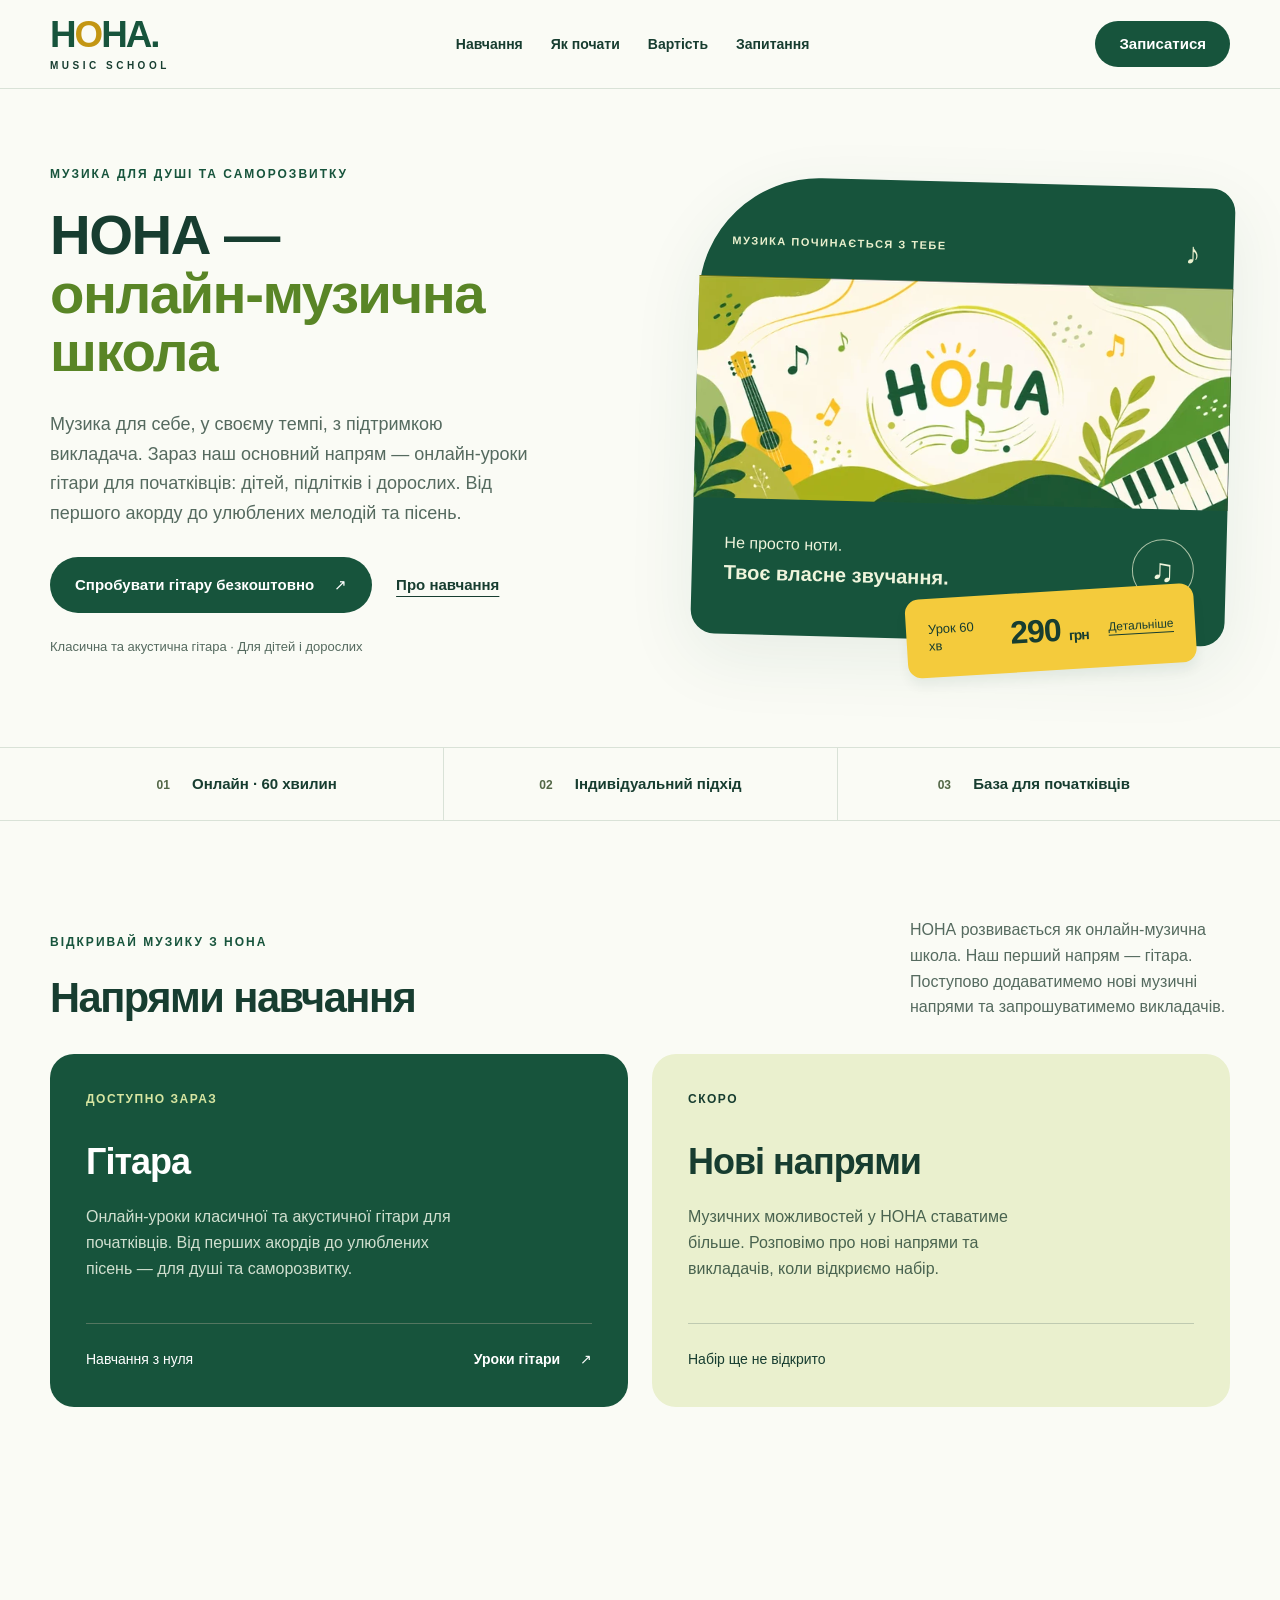
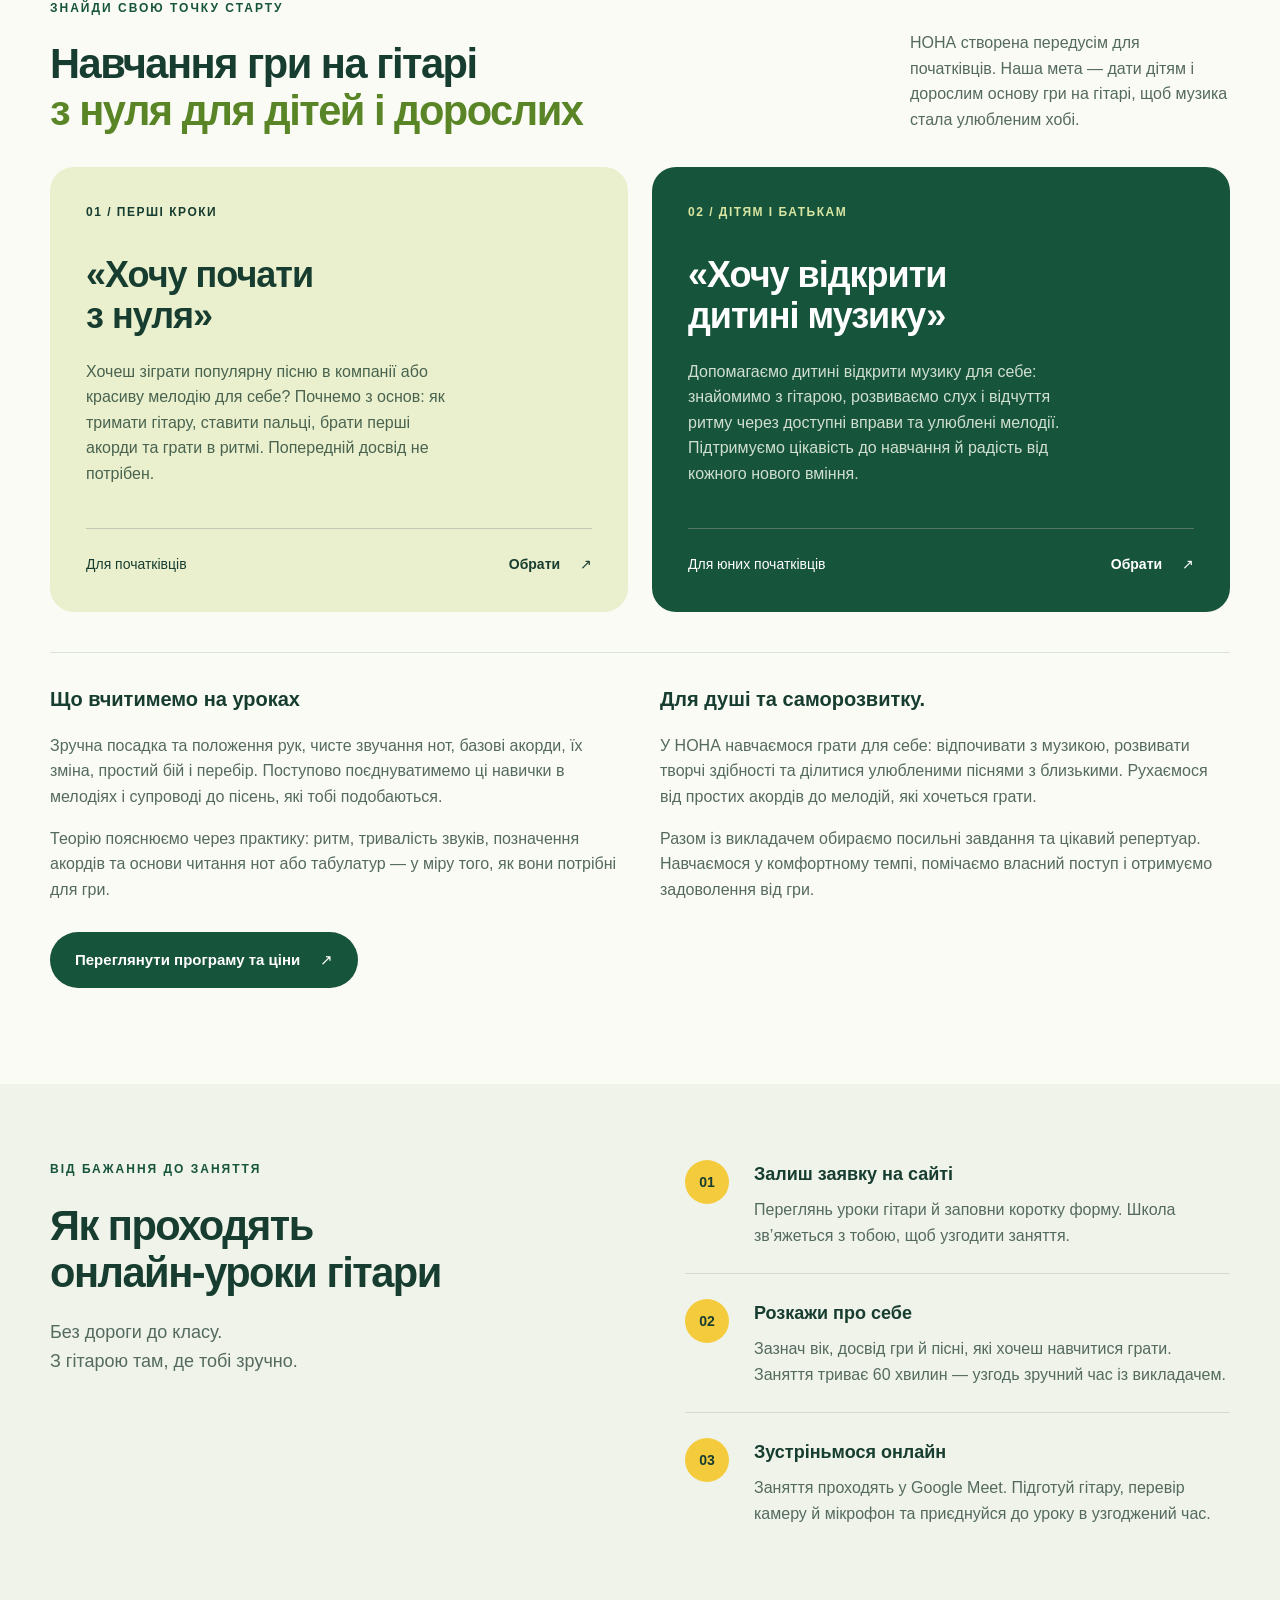
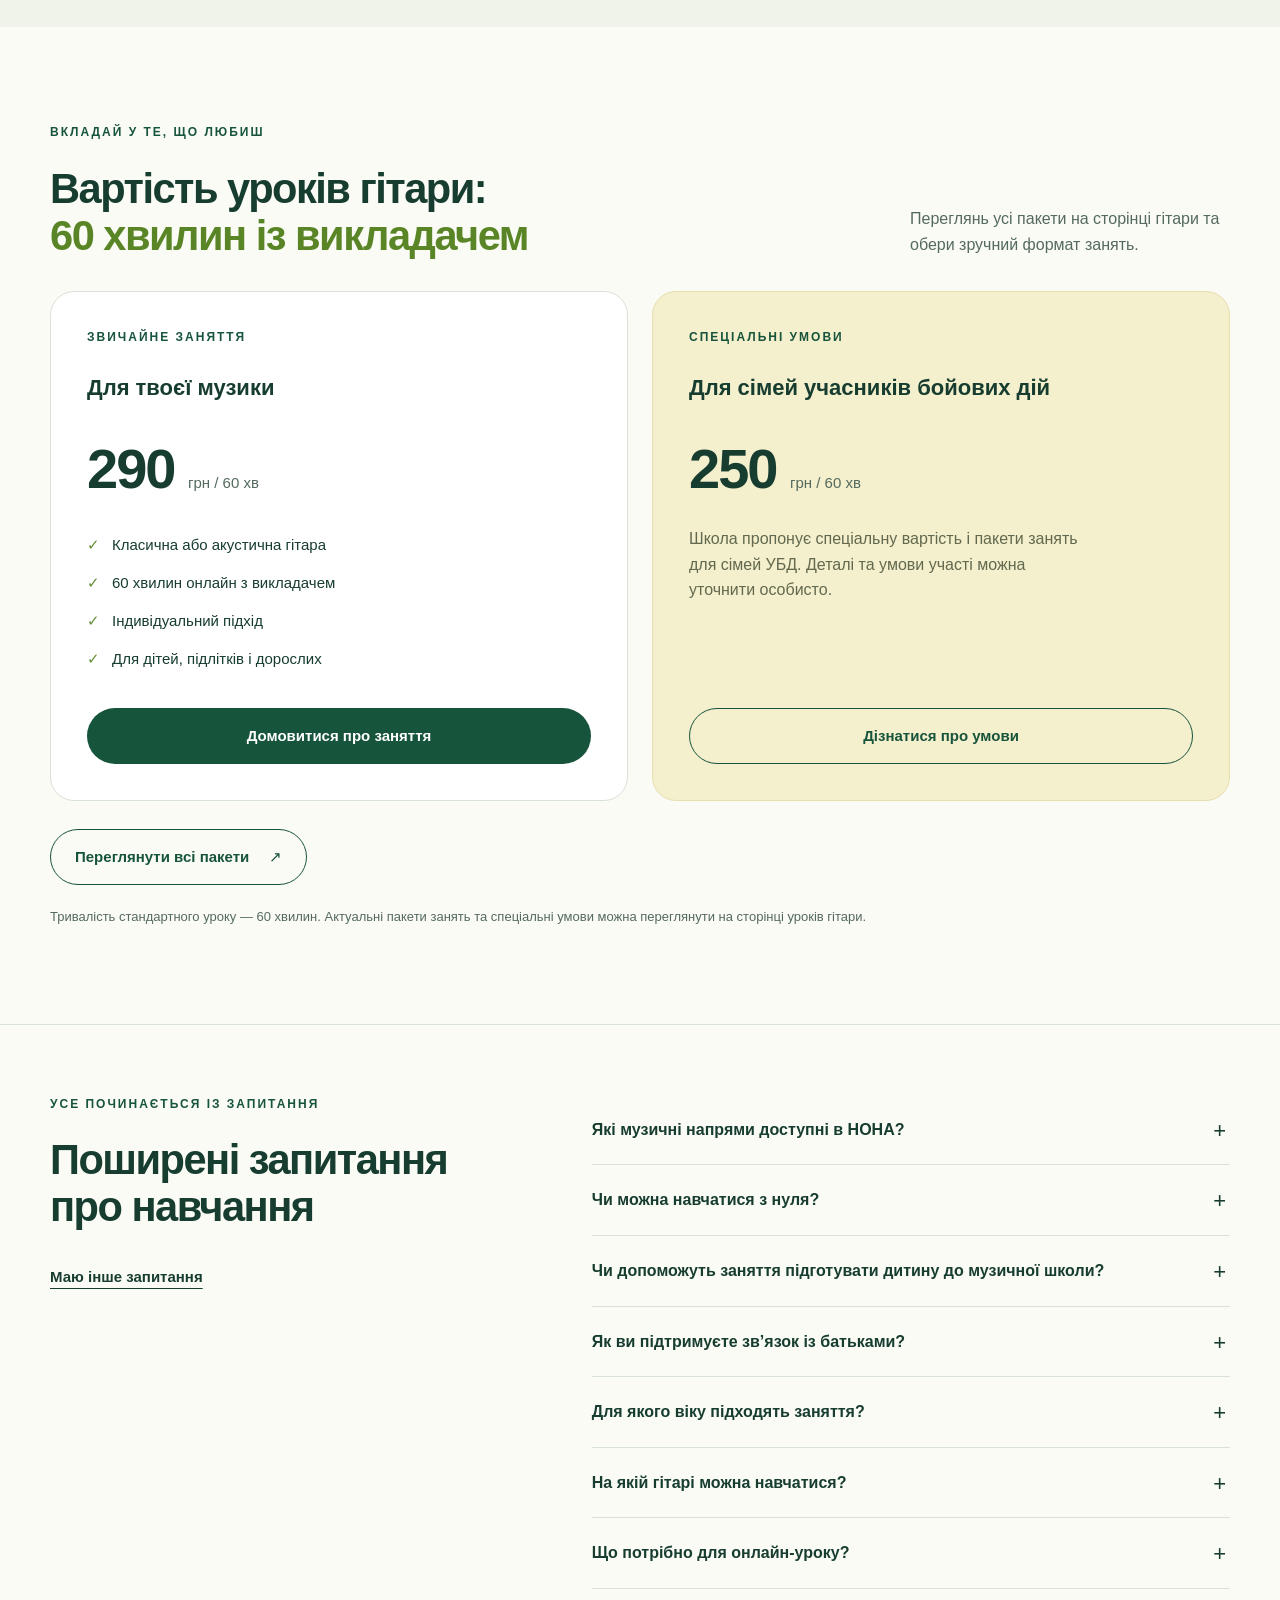
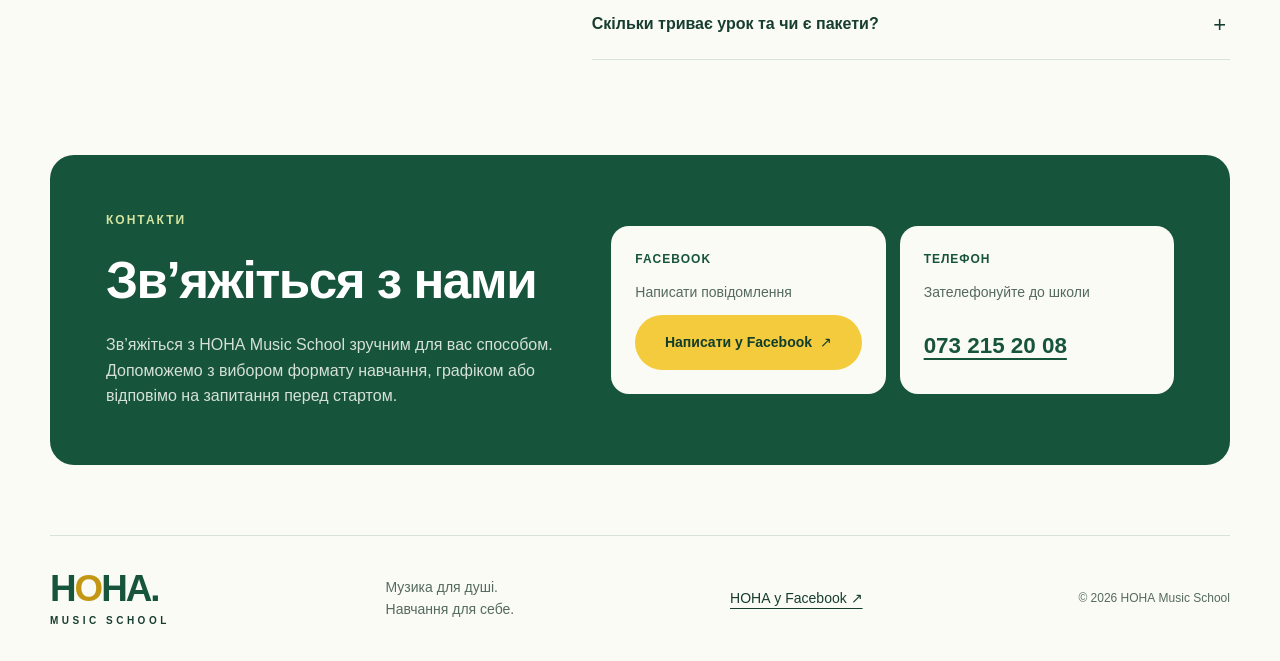
==== index.html @ 97f8a351 "Update age messaging and align SEO copy" ====
<!doctype html>
<html lang="uk">
  <head>
<!-- Google tag (gtag.js) -->
<script async src="https://www.googletagmanager.com/gtag/js?id=G-H3QLF10CVM"></script>
<script>
  window.dataLayer = window.dataLayer || [];
  function gtag(){dataLayer.push(arguments);}
  gtag('js', new Date());

  gtag('config', 'G-H3QLF10CVM');
</script>    <meta charset="utf-8" />
    <meta name="viewport" content="width=device-width, initial-scale=1" />
    <meta name="theme-color" content="#17543c" />
    <link rel="describedby" href="llms.txt" type="text/plain" />
    <link rel="canonical" href="https://nonaschool.com.ua/" />
    <title>НОНА Music School — онлайн-музична школа | Уроки гітари онлайн</title>
    <meta
      name="description"
      content="НОНА — онлайн-музична школа для душі та саморозвитку. Наш поточний напрям — уроки гітари онлайн у Google Meet. Гітара для початківців: дітей, підлітків і дорослих."
    />
    <meta property="og:type" content="website" />
    <meta property="og:locale" content="uk_UA" />
    <meta property="og:url" content="https://nonaschool.com.ua/" />
    <meta property="og:site_name" content="НОНА Music School" />
    <meta property="og:image" content="https://nonaschool.com.ua/assets/school-cover.png" />
    <meta property="og:image:type" content="image/png" />
    <meta property="og:image:width" content="960" />
    <meta property="og:image:height" content="399" />
    <meta property="og:image:alt" content="НОНА — музична школа: гітара, клавіші та ноти" />
    <meta name="twitter:card" content="summary_large_image" />
    <meta name="twitter:image" content="https://nonaschool.com.ua/assets/school-cover.png" />
    <meta name="twitter:image:alt" content="НОНА — музична школа: гітара, клавіші та ноти" />
    <meta name="robots" content="max-image-preview:large" />
    <meta
      property="og:title"
      content="НОНА Music School — онлайн-музична школа | Уроки гітари онлайн"
    />
    <meta
      property="og:description"
      content="НОНА — онлайн-музична школа для душі та саморозвитку. Наш поточний напрям — уроки гітари онлайн у Google Meet. Гітара для початківців: дітей, підлітків і дорослих."
    />
    <link rel="icon" href="/assets/favicon.png" type="image/png" sizes="96x96" />
    <!-- Inline stylesheet avoids a render-blocking request. Keep in sync with styles.css. -->
    <style>
:root {
  --green: #17543c;
  --dark: #103d2c;
  --ink: #173d30;
  --yellow: #f4cb3c;
  --lime: #eaf0ce;
  --paper: #fafbf5;
  --muted: #556a5f;
  --line: #d9e2d7;
  --radius: 24px;
  font-family: Arial, "Segoe UI", sans-serif;
  color: var(--ink);
  background: var(--paper);
  font-synthesis: none;
}
* {
  box-sizing: border-box;
}
html {
  scroll-behavior: smooth;
  scroll-padding-top: 100px;
}
body {
  margin: 0;
  font-size: 16px;
  line-height: 1.6;
}
a {
  color: inherit;
}
button,
a,
summary {
  -webkit-tap-highlight-color: transparent;
}
button {
  font: inherit;
}
img {
  display: block;
  max-width: 100%;
  height: auto;
}
.wrap {
  width: min(1180px, calc(100% - 64px));
  margin-inline: auto;
}
.skip {
  position: fixed;
  top: -80px;
  left: 16px;
  z-index: 100;
  background: var(--yellow);
  padding: 12px 20px;
}
.skip:focus {
  top: 12px;
}
:focus-visible {
  outline: 3px solid #dd9818;
  outline-offset: 5px;
}
.header {
  background: #fafbf5f5;
  border-bottom: 1px solid var(--line);
  position: sticky;
  top: 0;
  z-index: 20;
  backdrop-filter: blur(10px);
}
.header-inner {
  min-height: 88px;
  display: flex;
  align-items: center;
  justify-content: space-between;
  gap: 28px;
}
.brand {
  display: inline-flex;
  flex-direction: column;
  text-decoration: none;
  flex-shrink: 0;
  line-height: 1;
}
.wordmark {
  font-weight: 900;
  font-size: 2.3rem;
  letter-spacing: -2px;
  color: var(--green);
}
.wordmark > span {
  color: #c39613;
}
.wordmark .brand-dot {
  color: var(--green);
}
.brand-caption {
  font-size: 0.625rem;
  letter-spacing: 3.5px;
  font-weight: 700;
  margin-top: 8px;
}
nav {
  display: flex;
  gap: 28px;
  font-size: 0.875rem;
  font-weight: 600;
}
nav a {
  text-decoration: none;
}
nav a:hover {
  color: #a0760a;
}
.button {
  display: inline-flex;
  justify-content: center;
  align-items: center;
  gap: 20px;
  min-height: 56px;
  padding: 15px 24px;
  background: var(--green);
  color: white;
  border: 1px solid transparent;
  border-radius: 100px;
  font-weight: 700;
  font-size: 0.9375rem;
  text-decoration: none;
  transition:
    background 0.18s,
    transform 0.18s;
}
.button:hover {
  background: var(--dark);
  transform: translateY(-2px);
}
.button-small {
  min-height: 44px;
  padding: 10px 23px;
}
.mobile-menu {
  display: none;
}
.home-mobile-action-bar,
.hero-free-trial-note {
  display: none;
}
.hero {
  display: grid;
  grid-template-columns: 1.08fr 1fr;
  align-items: center;
  gap: 70px;
  padding-block: 76px 90px;
}
.eyebrow {
  font-size: 0.75rem;
  font-weight: 700;
  letter-spacing: 2px;
  margin: 0 0 22px;
  color: var(--green);
}
h1,
h2,
h3,
p {
  margin-top: 0;
}
h1 {
  font-size: clamp(2.5rem, 4.4vw, 3.7rem);
  line-height: 1.04;
  letter-spacing: -1.5px;
  font-weight: 800;
  margin-bottom: 28px;
}
h1 > span {
  color: #598526;
}
h2 {
  font-size: clamp(2rem, 3.25vw, 2.65rem);
  line-height: 1.14;
  letter-spacing: -1.5px;
  margin-bottom: 22px;
}
h2 > span {
  color: #598526;
}
.lead {
  font-size: 1.125rem;
  line-height: 1.65;
  color: var(--muted);
  max-width: 490px;
  margin-bottom: 28px;
}
.hero-actions {
  display: flex;
  align-items: center;
  gap: 24px;
  flex-wrap: wrap;
}
.text-link {
  font-size: 0.9375rem;
  font-weight: 700;
  text-underline-offset: 6px;
}
.hero-note {
  font-size: 0.8125rem;
  color: var(--muted);
  margin-top: 24px;
  margin-bottom: 0;
}
.hero-art {
  border-radius: 120px 24px 24px 24px;
  background: var(--green);
  position: relative;
  padding-top: 50px;
  box-shadow: 0 22px 70px #17543c15;
  transform: rotate(1.5deg);
}
.art-top {
  display: flex;
  align-items: center;
  justify-content: space-between;
  color: #eaf0ce;
  padding: 0 32px 20px;
  font-size: 0.6875rem;
  letter-spacing: 1.5px;
  font-weight: 700;
}
.art-top > span:last-child {
  font-size: 1.9rem;
  line-height: 1;
}
.cover {
  width: 100%;
  aspect-ratio: 960/399;
  object-fit: cover;
}
.art-bottom {
  padding: 30px 32px 44px;
  display: flex;
  justify-content: space-between;
  align-items: center;
  color: #eff4dc;
}
.art-bottom p {
  margin: 0;
  font-size: 1rem;
}
.art-bottom strong {
  font-size: 1.25rem;
}
.round-note {
  width: 62px;
  height: 62px;
  border: 1px solid #abc2a6;
  border-radius: 50%;
  display: grid;
  place-items: center;
  font-size: 2rem;
}
.lesson-tag {
  position: absolute;
  bottom: -28px;
  right: 28px;
  background: var(--yellow);
  color: var(--ink);
  padding: 14px 22px;
  border-radius: 14px;
  display: flex;
  align-items: center;
  gap: 20px;
  transform: rotate(-5deg);
  box-shadow: 0 8px 12px #133c2910;
}
.lesson-tag > span {
  font-size: 0.8125rem;
  max-width: 62px;
  line-height: 1.3;
}
.lesson-tag strong {
  font-size: 2rem;
  letter-spacing: -1px;
  white-space: nowrap;
}
.lesson-tag small {
  font-size: 0.875rem;
}
.lesson-tag a {
  font-size: 0.75rem;
  text-underline-offset: 4px;
}
.benefits {
  border-top: 1px solid var(--line);
  border-bottom: 1px solid var(--line);
}
.benefit-grid {
  display: grid;
  grid-template-columns: repeat(3, 1fr);
}
.benefit-grid p {
  padding: 24px 16px;
  margin: 0;
  text-align: center;
  font-size: 0.9375rem;
  font-weight: 600;
}
.benefit-grid p + p {
  border-left: 1px solid var(--line);
}
.benefit-grid span {
  font-size: 0.75rem;
  color: #536747;
  margin-right: 18px;
}
.section {
  padding-block: 96px;
}
.section-head {
  display: flex;
  justify-content: space-between;
  align-items: flex-end;
  gap: 40px;
  margin-bottom: 32px;
}
.section-head h2 {
  margin-bottom: 0;
}
.section-head > p {
  max-width: 320px;
  color: var(--muted);
  margin-bottom: 2px;
}
.learning-grid {
  display: grid;
  grid-template-columns: 1fr 1fr;
  gap: 24px;
}
.learning-card {
  border-radius: var(--radius);
  padding: 36px;
  background: var(--lime);
  display: flex;
  flex-direction: column;
}
.card-number {
  font-size: 0.75rem;
  letter-spacing: 1.5px;
  font-weight: 700;
}
.learning-card h3 {
  font-size: 2.25rem;
  line-height: 1.15;
  letter-spacing: -1px;
  margin: 32px 0 22px;
}
.learning-card p {
  max-width: 380px;
  color: #49634f;
}
.learning-more {
  margin-top: 30px;
}
.card-footer {
  margin-top: 26px;
  padding-top: 24px;
  border-top: 1px solid #bfcab1;
  display: flex;
  align-items: center;
  justify-content: space-between;
  gap: 12px;
  font-size: 0.875rem;
}
.card-footer a {
  font-weight: 700;
  text-decoration: none;
}
.card-footer a span {
  margin-left: 16px;
}
.dark {
  background: var(--green);
  color: #fff;
}
.dark p {
  color: #d0dfcf;
}
.dark .card-number {
  color: #d8e6a2;
}
.dark .card-footer {
  border-color: #547660;
}
.how-section {
  padding-block: 76px;
  background: #eff3e9;
}
.how-layout {
  display: grid;
  grid-template-columns: 1fr 1fr;
  gap: 90px;
}
.muted {
  color: var(--muted);
  font-size: 1.125rem;
}
.steps {
  list-style: none;
  padding: 0;
  margin: 0;
}
.steps li {
  display: flex;
  gap: 25px;
  padding-bottom: 25px;
}
.steps li + li {
  padding-top: 25px;
  border-top: 1px solid #d2ddcc;
}
.steps li > span {
  flex: none;
  width: 44px;
  height: 44px;
  display: grid;
  place-items: center;
  background: var(--yellow);
  border-radius: 50%;
  font-weight: 700;
  font-size: 0.875rem;
}
.steps h3 {
  font-size: 1.125rem;
  margin-bottom: 8px;
}
.steps p {
  margin: 0;
  color: var(--muted);
}
.price-grid {
  display: grid;
  grid-template-columns: 1fr 1fr;
  gap: 24px;
}
.price-card {
  padding: 36px;
  border: 1px solid var(--line);
  border-radius: var(--radius);
  background: white;
  display: flex;
  flex-direction: column;
}
.price-card h3 {
  font-size: 1.375rem;
  margin-bottom: 12px;
}
.price {
  font-size: 3.5rem;
  line-height: 1.2;
  letter-spacing: -2px;
  font-weight: 800;
  margin: 18px 0 24px;
}
.price > span {
  font-size: 0.9375rem;
  letter-spacing: 0;
  font-weight: 400;
  color: var(--muted);
}
.price-card ul {
  padding: 0;
  list-style: none;
  margin: 0 0 30px;
}
.price-card li {
  padding-block: 7px;
  font-size: 0.9375rem;
}
.price-card li:before {
  content: "✓";
  color: #658e35;
  margin-right: 12px;
}
.price-card .button {
  margin-top: auto;
}
.special {
  background: #f4efcc;
  border-color: #e7dfae;
}
.special > p:not(.eyebrow):not(.price) {
  color: #62694f;
  max-width: 390px;
  margin-bottom: 32px;
}
.button-outline {
  background: transparent;
  border-color: var(--green);
  color: var(--green);
}
.button-outline:hover {
  color: white;
}
.price-note {
  font-size: 0.8125rem;
  max-width: 840px;
  color: var(--muted);
  margin: 22px 0 0;
}
.price-more {
  margin-top: 28px;
}
.faq-section {
  border-top: 1px solid var(--line);
  padding-block: 70px;
}
.faq-layout {
  display: grid;
  grid-template-columns: 0.85fr 1.15fr;
  gap: 70px;
}
.faq-layout .text-link {
  display: inline-block;
  margin-top: 12px;
}
.faq-list details {
  border-bottom: 1px solid var(--line);
}
.faq-list summary {
  cursor: pointer;
  list-style: none;
  font-size: 1rem;
  font-weight: 700;
  padding: 22px 30px 22px 0;
  position: relative;
}
.faq-list summary::-webkit-details-marker {
  display: none;
}
.faq-list summary:after {
  content: "+";
  font-size: 1.375rem;
  position: absolute;
  right: 4px;
  top: 18px;
  font-weight: 400;
}
.faq-list details[open] summary:after {
  content: "−";
}
.faq-list details p {
  color: var(--muted);
  padding-right: 28px;
  margin: 0 0 24px;
}
.contact-section {
  padding-block: 25px 70px;
}
.contact-card {
  background: var(--green);
  color: white;
  border-radius: var(--radius);
  padding: 56px;
  display: grid;
  grid-template-columns: minmax(0, 0.9fr) minmax(0, 1.1fr);
  gap: 45px;
  align-items: center;
}
.contact-card .eyebrow {
  color: #d5e5a0;
}
.contact-card h2 {
  font-size: clamp(2.25rem, 4vw, 3.4rem);
}
.contact-card p:not(.eyebrow) {
  color: #d5e1d8;
  margin-bottom: 0;
}
.contact-options {
  display: grid;
  grid-template-columns: repeat(2, minmax(0, 1fr));
  gap: 14px;
}
.contact-option {
  min-width: 0;
  display: flex;
  flex-direction: column;
  align-items: flex-start;
  gap: 12px;
  padding: 24px;
  border-radius: 18px;
  background: var(--paper);
  color: var(--ink);
}
.contact-option-label {
  color: var(--green);
  font-size: 0.75rem;
  font-weight: 800;
  letter-spacing: 0.08em;
  text-transform: uppercase;
}
.contact-card .contact-option p {
  flex: 1;
  margin: 0;
  color: var(--muted);
  font-size: 0.875rem;
}
.contact-option .button {
  width: 100%;
  min-height: 48px;
  gap: 8px;
  padding-inline: 15px;
  font-size: 0.875rem;
  white-space: nowrap;
}
.contact-phone-link {
  display: inline-flex;
  align-items: center;
  min-height: 48px;
  color: var(--green);
  font-size: clamp(1.15rem, 1.8vw, 1.4rem);
  font-weight: 800;
  text-underline-offset: 5px;
}
.button-yellow {
  background: var(--yellow);
  color: var(--dark);
}
.button-yellow:hover {
  background: #ffe06a;
}
.footer {
  border-top: 1px solid var(--line);
  padding-block: 35px;
  display: flex;
  align-items: center;
  justify-content: space-between;
  gap: 30px;
}
.footer p {
  color: var(--muted);
  font-size: 0.875rem;
  margin: 0;
}
.footer > a:not(.brand) {
  font-size: 0.875rem;
  text-underline-offset: 5px;
}
.footer small {
  color: var(--muted);
  font-size: 0.75rem;
}
@media (max-width: 1180px) {
  .contact-card {
    grid-template-columns: 1fr;
  }
}
@media (max-width: 1000px) {
  .hero {
    gap: 35px;
  }
  .header-inner {
    gap: 20px;
  }
  nav {
    gap: 18px;
  }
  .hero-art {
    border-top-left-radius: 70px;
  }
  .lesson-tag {
    right: 10px;
    gap: 12px;
  }
  .how-layout,
  .faq-layout {
    gap: 40px;
  }
  .contact-card {
    padding: 36px;
    grid-template-columns: 1fr;
  }
  .header-cta {
    display: none;
  }
}
@media (max-width: 720px) {
  .home-page {
    padding-bottom: calc(84px + env(safe-area-inset-bottom));
  }
  .home-mobile-action-bar {
    position: fixed;
    right: 0;
    bottom: 0;
    left: 0;
    z-index: 40;
    display: block;
    padding: 10px max(16px, env(safe-area-inset-right)) calc(10px + env(safe-area-inset-bottom)) max(16px, env(safe-area-inset-left));
    border-top: 1px solid var(--line);
    background: #fff;
    box-shadow: 0 -8px 22px #103d2c16;
  }
  .home-mobile-action-bar a {
    display: flex;
    min-height: 48px;
    align-items: center;
    justify-content: center;
    padding: 9px 16px;
    border-radius: 100px;
    background: var(--green);
    color: #fff;
    font-size: .9rem;
    font-weight: 700;
    line-height: 1.2;
    text-align: center;
    text-decoration: none;
    touch-action: manipulation;
  }
  .wrap {
    width: calc(100% - 40px);
  }
  .header-inner {
    min-height: 76px;
    flex-wrap: wrap;
    padding-block: 12px;
  }
  .wordmark {
    font-size: 2rem;
  }
  .menu-toggle {
    display: flex;
    gap: 14px;
    align-items: center;
    background: transparent;
    border: 1px solid var(--line);
    border-radius: 8px;
    padding: 10px 14px;
    color: var(--green);
    font-size: 0.875rem;
  }
  .menu-toggle span {
    font-size: 1rem;
  }
  nav {
    width: 100%;
    order: 3;
    flex-wrap: wrap;
    padding: 8px 0 12px;
    gap: 12px 24px;
  }
  .desktop-navigation { display: none; }
  .mobile-menu { display: block; margin-left: auto; }
  .mobile-menu > summary { cursor: pointer; list-style: none; min-height: 44px; touch-action: manipulation; }
  .mobile-menu > summary::-webkit-details-marker { display: none; }
  .mobile-menu > summary::marker { content: ""; }
  .mobile-menu[open] > summary { background: var(--lime); border-color: var(--green); }
  .mobile-menu:not([open]) > nav { display: none; }
  .mobile-menu > nav {
    position: absolute; top: 100%; left: 0; width: 100%;
    display: grid; gap: 0; padding: 12px 20px;
    max-height: calc(100dvh - 100px); overflow-y: auto;
    background: var(--paper); border-bottom: 1px solid var(--line);
    box-shadow: 0 14px 22px #103d2c16;
  }
  .mobile-menu > nav a { display: block; padding: 12px; min-height: 44px; border-radius: 8px; }
  .mobile-menu > nav a:hover, .mobile-menu > nav a:focus-visible { background: var(--lime); }

  .hero {
    grid-template-columns: 1fr;
    padding-block: 44px 70px;
    gap: 45px;
  }
  h1 {
    font-size: clamp(2rem, 8.2vw, 3.7rem);
    letter-spacing: -1px;
  }
  .lead {
    font-size: 1rem;
  }
  .hero-note {
    font-size: 0.75rem;
    margin-top: 10px;
  }
  .hero-free-trial-note {
    display: block;
    margin: 14px 0 0;
    color: var(--green);
    font-size: .9rem;
    font-weight: 700;
  }
  .hero-art {
    max-width: 500px;
    width: 100%;
    margin: auto;
    transform: none;
    padding-top: 26px;
    border-top-left-radius: 65px;
  }
  .art-top {
    padding-inline: 26px;
  }
  .art-bottom {
    padding: 24px 26px 42px;
  }
  .lesson-tag {
    bottom: -23px;
    right: 18px;
  }
  .benefit-grid {
    grid-template-columns: 1fr;
  }
  .benefit-grid p {
    padding: 15px 4px;
    text-align: left;
  }
  .benefit-grid p + p {
    border-left: none;
    border-top: 1px solid var(--line);
  }
  .section {
    padding-block: 60px;
  }
  .section-head {
    display: block;
    margin-bottom: 28px;
  }
  .section-head > p {
    margin-top: 22px;
    max-width: 100%;
  }
  .learning-grid,
  .price-grid,
  .how-layout,
  .faq-layout,
  .contact-card {
    grid-template-columns: 1fr;
  }
  .learning-card,
  .price-card {
    padding: 28px;
  }
  .learning-card h3 {
    font-size: 2rem;
  }
  .how-section,
  .faq-section {
    padding-block: 55px;
  }
  .how-layout {
    gap: 24px;
  }
  .faq-layout {
    gap: 24px;
  }
  .contact-section {
    padding-bottom: 44px;
  }
  .contact-card {
    padding: 30px 24px;
    gap: 30px;
  }
  .contact-options {
    grid-template-columns: 1fr;
  }
  .contact-option {
    padding: 20px;
  }
  .footer {
    display: grid;
    grid-template-columns: 1fr 1fr;
    gap: 24px;
  }
  .footer small {
    grid-column: 1/-1;
  }
  .hero-actions {
    gap: 20px;
  }
  .eyebrow {
    font-size: 0.75rem;
    letter-spacing: 1.4px;
  }
  .price {
    font-size: 3rem;
  }
}
@media (prefers-reduced-motion: reduce) {
  html {
    scroll-behavior: auto;
  }
  * {
    transition: none !important;
  }
}
@media print {
  .header,
  .contact-options,
  .menu-toggle,
  .skip {
    display: none;
  }
  .hero,
  .how-layout,
  .faq-layout {
    display: block;
  }
  .hero-art {
    max-width: 500px;
    margin: 30px auto;
  }
  .section,
  .how-section,
  .faq-section {
    padding-block: 24px;
  }
  .contact-card {
    background: white;
    color: black;
  }
  .contact-card p:not(.eyebrow) {
    color: black;
  }
}

.learning-details { display: grid; grid-template-columns: 1fr 1fr; gap: 40px; margin-top: 40px; padding-top: 32px; border-top: 1px solid var(--line); }
.learning-details h3 { font-size: 1.25rem; line-height: 1.4; }
.learning-details p { color: var(--muted); }
.learning-details p:last-child { margin-bottom: 0; }
@media (max-width: 720px) { .learning-details { grid-template-columns: 1fr; gap: 28px; } }

    </style>
    <script src="script.js?v=6" defer></script>
    <script type="application/ld+json">
{
  "@context": "https://schema.org",
  "@graph": [
    {
      "@type": "EducationalOrganization",
      "@id": "./#school",
      "name": "НОНА Music School",
      "telephone": "+380732152008",
      "url": "./",
      "description": "НОНА — онлайн-музична школа для душі та саморозвитку. Поточний напрям — онлайн-уроки класичної та акустичної гітари для початківців: дітей, підлітків і дорослих.",
      "sameAs": [
        "https://www.facebook.com/profile.php?id=61580238429267"
      ]
    },
    {
      "@type": "Course",
      "@id": "./#guitar-course",
      "name": "Онлайн-уроки гітари для початківців",
      "url": "./#learning",
      "description": "Базове навчання гри на класичній та акустичній гітарі для дітей, підлітків і дорослих: положення рук, акорди, ритм, бій, перебір та улюблені мелодії. Заняття триває 60 хвилин.",
      "provider": {
        "@id": "./#school"
      },
      "educationalLevel": "Початковий",
      "coursePrerequisites": "Попередній досвід гри та знання нот не потрібні. Для онлайн-уроку потрібні гітара, інтернет і пристрій із камерою та мікрофоном.",
      "teaches": [
        "Базові акорди та їх зміна",
        "Ритм, простий бій і перебір",
        "Гра мелодій та супроводу до пісень"
      ],
      "hasCourseInstance": {
        "@type": "CourseInstance",
        "courseMode": "online",
        "courseSchedule": {
          "@type": "Schedule",
          "duration": "PT60M"
        },
        "description": "Онлайн-заняття в Google Meet по 60 хвилин. Графік і програму узгоджують із викладачем."
      }
    },
    {
      "@type": "FAQPage",
      "@id": "./#questions",
      "url": "./#questions",
      "inLanguage": "uk",
      "mainEntity": [
        {
          "@type": "Question",
          "name": "Які музичні напрями доступні в НОНА?",
          "acceptedAnswer": {
            "@type": "Answer",
            "text": "Зараз у НОНА доступні онлайн-уроки класичної та акустичної гітари. Нові музичні напрями будемо додавати поступово."
          }
        },
        {
          "@type": "Question",
          "name": "Чи можна навчатися з нуля?",
          "acceptedAnswer": {
            "@type": "Answer",
            "text": "Так, саме для початківців передусім створена НОНА. Не потрібно заздалегідь знати ноти чи вміти брати акорди. Поступово освоюватимеш базові навички на вправах, мелодіях і піснях."
          }
        },
        {
          "@type": "Question",
          "name": "Чи допоможуть заняття підготувати дитину до музичної школи?",
          "acceptedAnswer": {
            "@type": "Answer",
            "text": "НОНА — це заняття музикою для душі та саморозвитку. Допомагаємо дитині познайомитися з гітарою, розвивати слух і відчуття ритму та грати улюблені мелодії. Наша програма орієнтована на задоволення від музики й поступовий розвиток, а не на підготовку до вступних іспитів."
          }
        },
        {
          "@type": "Question",
          "name": "Як ви підтримуєте зв’язок із батьками?",
          "acceptedAnswer": {
            "@type": "Answer",
            "text": "Для зв’язку з батьками використовуємо Viber: узгоджуємо організаційні питання та обговорюємо навчання дитини. Самі уроки проводимо в Google Meet. Зателефонуйте до школи за номером 073 215 20 08, щоб домовитися про заняття та подальший зв’язок."
          }
        },
        {
          "@type": "Question",
          "name": "Для якого віку підходять заняття?",
          "acceptedAnswer": {
            "@type": "Answer",
            "text": "Онлайн-уроки гітари у НОНА підходять дітям, підліткам і дорослим. Верхнього вікового обмеження немає. Програму та темп занять викладач підбирає відповідно до віку, досвіду та цілей учня."
          }
        },
        {
          "@type": "Question",
          "name": "На якій гітарі можна навчатися?",
          "acceptedAnswer": {
            "@type": "Answer",
            "text": "Школа проводить онлайн-уроки класичної та акустичної гітари. Якщо ще обираєш інструмент, напиши про це перед записом."
          }
        },
        {
          "@type": "Question",
          "name": "Що потрібно для онлайн-уроку?",
          "acceptedAnswer": {
            "@type": "Answer",
            "text": "Уроки проводимо в Google Meet. Для заняття потрібні гітара, стабільний інтернет і комп’ютер, планшет або телефон із камерою та мікрофоном. Перед уроком перевір звук і встанови камеру так, щоб викладач бачив руки та інструмент."
          }
        },
        {
          "@type": "Question",
          "name": "Скільки триває урок та чи є пакети?",
          "acceptedAnswer": {
            "@type": "Answer",
            "text": "Один урок триває 60 хвилин. Умови пакетів занять, святкових акцій та зручний графік уточни у школи під час запису."
          }
        }
      ]
    }
  ]
}
    </script>
  </head>
  <body class="home-page">
    <a class="skip" href="#main">Перейти до змісту</a>
    <header class="header">
      <div class="wrap header-inner">
        <a class="brand" href="#"
          ><span class="wordmark"
            >Н<span>О</span>НА<span class="brand-dot">.</span></span
          ><span class="brand-caption">MUSIC SCHOOL</span></a
        >
        <nav class="desktop-navigation" aria-label="Головна навігація">
          <a href="#learning">Навчання</a><a href="#how">Як почати</a>
          <a href="#prices">Вартість</a><a href="#questions">Запитання</a>
        </nav>
        <details class="mobile-menu">
          <summary class="menu-toggle" aria-controls="navigation">
            Меню <span class="menu-icon" aria-hidden="true">☰</span>
          </summary>
          <nav id="navigation" aria-label="Мобільна навігація">
            <a href="#learning">Навчання</a><a href="#how">Як почати</a>
            <a href="#prices">Вартість</a><a href="#questions">Запитання</a>
            <a href="/guitar/#application">Записатися на урок</a>
          </nav>
        </details>
        <a class="button button-small header-cta" href="/guitar/#application">Записатися</a>
      </div>
    </header>
    <nav class="home-mobile-action-bar" aria-label="Швидкий запис">
      <a href="/guitar/#application">Безкоштовний пробний урок</a>
    </nav>
    <main id="main">
      <section class="hero wrap" aria-labelledby="hero-title">
        <div class="hero-copy">
          <p class="eyebrow">МУЗИКА ДЛЯ ДУШІ ТА САМОРОЗВИТКУ</p>
          <h1 id="hero-title">НОНА —<br /> <span>онлайн-музична школа</span></h1>
          <p class="lead">
            Музика для себе, у своєму темпі, з підтримкою викладача. Зараз наш основний напрям — онлайн-уроки гітари для початківців: дітей, підлітків і дорослих. Від першого акорду до улюблених мелодій та пісень.
          </p>
          <div class="hero-actions">
            <a class="button" href="/guitar/#application"
              >Спробувати гітару безкоштовно <span aria-hidden="true">↗</span></a
            ><a class="text-link" href="#learning">Про навчання</a>
          </div>
          <p class="hero-free-trial-note">Пробний урок 30 хв — безкоштовно</p>
          <p class="hero-note">
            Класична та акустична гітара · Для дітей і дорослих
          </p>
        </div>
        <div class="hero-art">
          <div class="art-top">
            <span>МУЗИКА ПОЧИНАЄТЬСЯ З ТЕБЕ</span
            ><span aria-hidden="true">♪</span>
          </div>
          <img
            class="cover"
            src="assets/school-cover-960.webp"
            srcset="assets/school-cover-480.webp 480w, assets/school-cover-640.webp 640w, assets/school-cover-672.webp 672w, assets/school-cover-800.webp 800w, assets/school-cover-960.webp 960w"
            sizes="(max-width: 540px) calc(100vw - 40px), (max-width: 720px) 500px, (max-width: 1244px) 45vw, 534px"
            width="960"
            height="399"
            alt="Фірмова обкладинка НОНА Music School: гітара, ноти та зелено-жовтий логотип"
            fetchpriority="high"
          />
          <div class="art-bottom">
            <p>Не просто ноти.<br /><strong>Твоє власне звучання.</strong></p>
            <span class="round-note" aria-hidden="true">♫</span>
          </div>
          <div class="lesson-tag">
            <span>Урок 60 хв</span><strong>290 <small>грн</small></strong
            ><a href="#prices" aria-label="Детальніше про вартість занять"
              >Детальніше</a
            >
          </div>
        </div>
      </section>
      <div class="benefits">
        <div class="wrap benefit-grid">
          <p><span aria-hidden="true">01</span> Онлайн · 60 хвилин</p>
          <p><span aria-hidden="true">02</span> Індивідуальний підхід</p>
          <p><span aria-hidden="true">03</span> База для початківців</p>
        </div>
      </div>
      <section class="section wrap" id="directions" aria-labelledby="directions-title">
        <div class="section-head">
          <div>
            <p class="eyebrow">ВІДКРИВАЙ МУЗИКУ З НОНА</p>
            <h2 id="directions-title">Напрями навчання</h2>
          </div>
          <p>
            НОНА розвивається як онлайн-музична школа. Наш перший напрям — гітара.
            Поступово додаватимемо нові музичні напрями та запрошуватимемо викладачів.
          </p>
        </div>
        <div class="learning-grid">
          <article class="learning-card dark">
            <span class="card-number">ДОСТУПНО ЗАРАЗ</span>
            <h3>Гітара</h3>
            <p>
              Онлайн-уроки класичної та акустичної гітари для початківців.
              Від перших акордів до улюблених пісень — для душі та саморозвитку.
            </p>
            <div class="card-footer">
              <span>Навчання з нуля</span>
              <a href="/guitar/" aria-label="Детальніше про уроки гітари"
                >Уроки гітари <span aria-hidden="true">↗</span></a>
            </div>
          </article>
          <article class="learning-card">
            <span class="card-number">СКОРО</span>
            <h3>Нові напрями</h3>
            <p>
              Музичних можливостей у НОНА ставатиме більше. Розповімо про нові
              напрями та викладачів, коли відкриємо набір.
            </p>
            <div class="card-footer">
              <span>Набір ще не відкрито</span>
            </div>
          </article>
        </div>
      </section>
      <section
        class="section wrap"
        id="learning"
        aria-labelledby="learning-title"
      >
        <div class="section-head">
          <div>
            <p class="eyebrow">ЗНАЙДИ СВОЮ ТОЧКУ СТАРТУ</p>
            <h2 id="learning-title">Навчання гри на гітарі<br /><span>з нуля для дітей і дорослих</span></h2>
          </div>
          <p>
            НОНА створена передусім для початківців. Наша мета — дати дітям і дорослим основу гри на гітарі, щоб музика стала улюбленим хобі.
          </p>
        </div>
        <div class="learning-grid">
          <article class="learning-card">
            <span class="card-number">01 / ПЕРШІ КРОКИ</span>
            <h3>«Хочу почати<br />з нуля»</h3>
            <p>
              Хочеш зіграти популярну пісню в компанії або красиву мелодію для себе? Почнемо з основ: як тримати гітару, ставити пальці, брати перші акорди та грати в ритмі. Попередній досвід не потрібен.
            </p>
            <div class="card-footer">
              <span>Для початківців</span
              ><a href="/guitar/#application" aria-label="Обрати навчання з нуля"
                >Обрати <span aria-hidden="true">↗</span></a
              >
            </div>
          </article>
          <article class="learning-card dark">
            <span class="card-number">02 / ДІТЯМ І БАТЬКАМ</span>
            <h3>«Хочу відкрити<br />дитині музику»</h3>
            <p>
              Допомагаємо дитині відкрити музику для себе: знайомимо з гітарою, розвиваємо слух і відчуття ритму через доступні вправи та улюблені мелодії. Підтримуємо цікавість до навчання й радість від кожного нового вміння.
            </p>
            <div class="card-footer">
              <span>Для юних початківців</span
              ><a href="/guitar/#application" aria-label="Обрати навчання для дитини"
                >Обрати <span aria-hidden="true">↗</span></a
              >
            </div>
          </article>
        </div>
        <div class="learning-details">
          <article>
            <h3>Що вчитимемо на уроках</h3>
            <p>Зручна посадка та положення рук, чисте звучання нот, базові акорди, їх зміна, простий бій і перебір. Поступово поєднуватимемо ці навички в мелодіях і супроводі до пісень, які тобі подобаються.</p>
            <p>Теорію пояснюємо через практику: ритм, тривалість звуків, позначення акордів та основи читання нот або табулатур — у міру того, як вони потрібні для гри.</p>
          </article>
          <article>
            <h3>Для душі та саморозвитку.</h3>
            <p>У НОНА навчаємося грати для себе: відпочивати з музикою, розвивати творчі здібності та ділитися улюбленими піснями з близькими. Рухаємося від простих акордів до мелодій, які хочеться грати.</p>
            <p>Разом із викладачем обираємо посильні завдання та цікавий репертуар. Навчаємося у комфортному темпі, помічаємо власний поступ і отримуємо задоволення від гри.</p>
          </article>
        </div>
        <a class="button learning-more" href="/guitar/">Переглянути програму та ціни <span aria-hidden="true">↗</span></a>
      </section>
      <section class="how-section" id="how" aria-labelledby="how-title">
        <div class="wrap how-layout">
          <div>
            <p class="eyebrow">ВІД БАЖАННЯ ДО ЗАНЯТТЯ</p>
            <h2 id="how-title">Як проходять<br />онлайн-уроки гітари</h2>
            <p class="muted">
              Без дороги до класу.<br />З гітарою там, де тобі зручно.
            </p>
          </div>
          <ol class="steps">
            <li>
              <span>01</span>
              <div>
                <h3>Залиш заявку на сайті</h3>
                <p>
                  Переглянь уроки гітари й заповни коротку форму. Школа зв’яжеться
                  з тобою, щоб узгодити заняття.
                </p>
              </div>
            </li>
            <li>
              <span>02</span>
              <div>
                <h3>Розкажи про себе</h3>
                <p>
                  Зазнач вік, досвід гри й пісні, які хочеш навчитися грати. Заняття триває 60 хвилин — узгодь зручний час із викладачем.
                </p>
              </div>
            </li>
            <li>
              <span>03</span>
              <div>
                <h3>Зустріньмося онлайн</h3>
                <p>
                  Заняття проходять у Google Meet. Підготуй гітару, перевір
                  камеру й мікрофон та приєднуйся до уроку в узгоджений час.
                </p>
              </div>
            </li>
          </ol>
        </div>
      </section>
      <section class="section wrap" id="prices" aria-labelledby="prices-title">
        <div class="section-head">
          <div>
            <p class="eyebrow">ВКЛАДАЙ У ТЕ, ЩО ЛЮБИШ</p>
            <h2 id="prices-title">Вартість уроків гітари:<br /><span>60 хвилин із викладачем</span></h2>
          </div>
          <p>Переглянь усі пакети на сторінці гітари та обери зручний формат занять.</p>
        </div>
        <div class="price-grid">
          <article class="price-card">
            <p class="eyebrow">ЗВИЧАЙНЕ ЗАНЯТТЯ</p>
            <h3>Для твоєї музики</h3>
            <p class="price">290 <span>грн / 60 хв</span></p>
            <ul>
              <li>Класична або акустична гітара</li>
              <li>60 хвилин онлайн з викладачем</li>
              <li>Індивідуальний підхід</li>
              <li>Для дітей, підлітків і дорослих</li>
            </ul>
            <a class="button" href="/guitar/#application">Домовитися про заняття</a>
          </article>
          <article class="price-card special">
            <p class="eyebrow">СПЕЦІАЛЬНІ УМОВИ</p>
            <h3>Для сімей учасників бойових дій</h3>
            <p class="price">250 <span>грн / 60 хв</span></p>
            <p>
              Школа пропонує спеціальну вартість і пакети занять для сімей УБД. Деталі
              та умови участі можна уточнити особисто.
            </p>
            <a class="button button-outline" href="/guitar/#application"
              >Дізнатися про умови</a
            >
          </article>
        </div>
        <a class="button button-outline price-more" href="/guitar/#prices">Переглянути всі пакети <span aria-hidden="true">↗</span></a>
        <p class="price-note">
          Тривалість стандартного уроку — 60 хвилин. Актуальні пакети занять та спеціальні умови можна переглянути на сторінці уроків гітари.
        </p>
      </section>
      <section class="faq-section" id="questions" aria-labelledby="faq-title">
        <div class="wrap faq-layout">
          <div>
            <p class="eyebrow">УСЕ ПОЧИНАЄТЬСЯ ІЗ ЗАПИТАННЯ</p>
            <h2 id="faq-title">Поширені запитання<br />про навчання</h2>
            <a class="text-link" href="#contact">Маю інше запитання</a>
          </div>
          <div class="faq-list">
            <details>
              <summary>Які музичні напрями доступні в НОНА?</summary>
              <p>Зараз у НОНА доступні онлайн-уроки класичної та акустичної гітари. Нові музичні напрями будемо додавати поступово.</p>
            </details>
            <details>
              <summary>Чи можна навчатися з нуля?</summary>
              <p>
                Так, саме для початківців передусім створена НОНА. Не потрібно заздалегідь знати ноти чи вміти брати акорди. Поступово освоюватимеш базові навички на вправах, мелодіях і піснях.
              </p>
            </details>
            <details>
              <summary>Чи допоможуть заняття підготувати дитину до музичної школи?</summary>
              <p>НОНА — це заняття музикою для душі та саморозвитку. Допомагаємо дитині познайомитися з гітарою, розвивати слух і відчуття ритму та грати улюблені мелодії. Наша програма орієнтована на задоволення від музики й поступовий розвиток, а не на підготовку до вступних іспитів.</p>
            </details>
            <details>
              <summary>Як ви підтримуєте зв’язок із батьками?</summary>
              <p>Для зв’язку з батьками використовуємо Viber: узгоджуємо організаційні питання та обговорюємо навчання дитини. Самі уроки проводимо в Google Meet. Зателефонуйте до школи за номером 073 215 20 08, щоб домовитися про заняття та подальший зв’язок.</p>
            </details>
            <details>
              <summary>Для якого віку підходять заняття?</summary>
              <p>
                Онлайн-уроки гітари у НОНА підходять дітям, підліткам і дорослим. Верхнього вікового обмеження немає. Програму та темп занять викладач підбирає відповідно до віку, досвіду та цілей учня.
              </p>
            </details>
            <details>
              <summary>На якій гітарі можна навчатися?</summary>
              <p>
                Школа проводить онлайн-уроки класичної та акустичної гітари.
                Якщо ще обираєш інструмент, напиши про це перед записом.
              </p>
            </details>
            <details>
              <summary>Що потрібно для онлайн-уроку?</summary>
              <p>
                Уроки проводимо в Google Meet. Для заняття потрібні гітара, стабільний інтернет і комп’ютер, планшет або телефон із камерою та мікрофоном. Перед уроком перевір звук і встанови камеру так, щоб викладач бачив руки та інструмент.
              </p>
            </details>
            <details>
              <summary>Скільки триває урок та чи є пакети?</summary>
              <p>
                Один урок триває 60 хвилин. Умови пакетів занять, святкових акцій та зручний графік уточни у школи під час запису.
              </p>
            </details>
          </div>
        </div>
      </section>
      <section
        class="contact-section wrap"
        id="contact"
        aria-labelledby="contact-title"
      >
        <div class="contact-card">
          <div>
            <p class="eyebrow">КОНТАКТИ</p>
            <h2 id="contact-title">Зв’яжіться з нами</h2>
            <p>Зв’яжіться з НОНА Music School зручним для вас способом. Допоможемо з вибором формату навчання, графіком або відповімо на запитання перед стартом.</p>
          </div>
          <div class="contact-options">
            <div class="contact-option">
              <span class="contact-option-label">Facebook</span>
              <p>Написати повідомлення</p>
              <a id="facebook-contact-cta" class="button button-yellow" href="https://www.facebook.com/profile.php?id=61580238429267" target="_blank" rel="noopener noreferrer">Написати у Facebook <span aria-hidden="true">↗</span></a>
            </div>
            <div class="contact-option">
              <span class="contact-option-label">Телефон</span>
              <p>Зателефонуйте до школи</p>
              <a class="contact-phone-link" href="tel:+380732152008">073 215 20 08</a>
            </div>
          </div>
        </div>
      </section>
    </main>
    <footer class="wrap footer">
      <a class="brand" href="#"
        ><span class="wordmark"
          >Н<span>О</span>НА<span class="brand-dot">.</span></span
        ><span class="brand-caption">MUSIC SCHOOL</span></a
      >
      <p>Музика для душі.<br />Навчання для себе.</p>
      <a
        href="https://www.facebook.com/profile.php?id=61580238429267"
        target="_blank"
        rel="noopener noreferrer"
        >НОНА у Facebook ↗</a
      ><small>© 2026 НОНА Music School</small>
    </footer>
  </body>
</html>
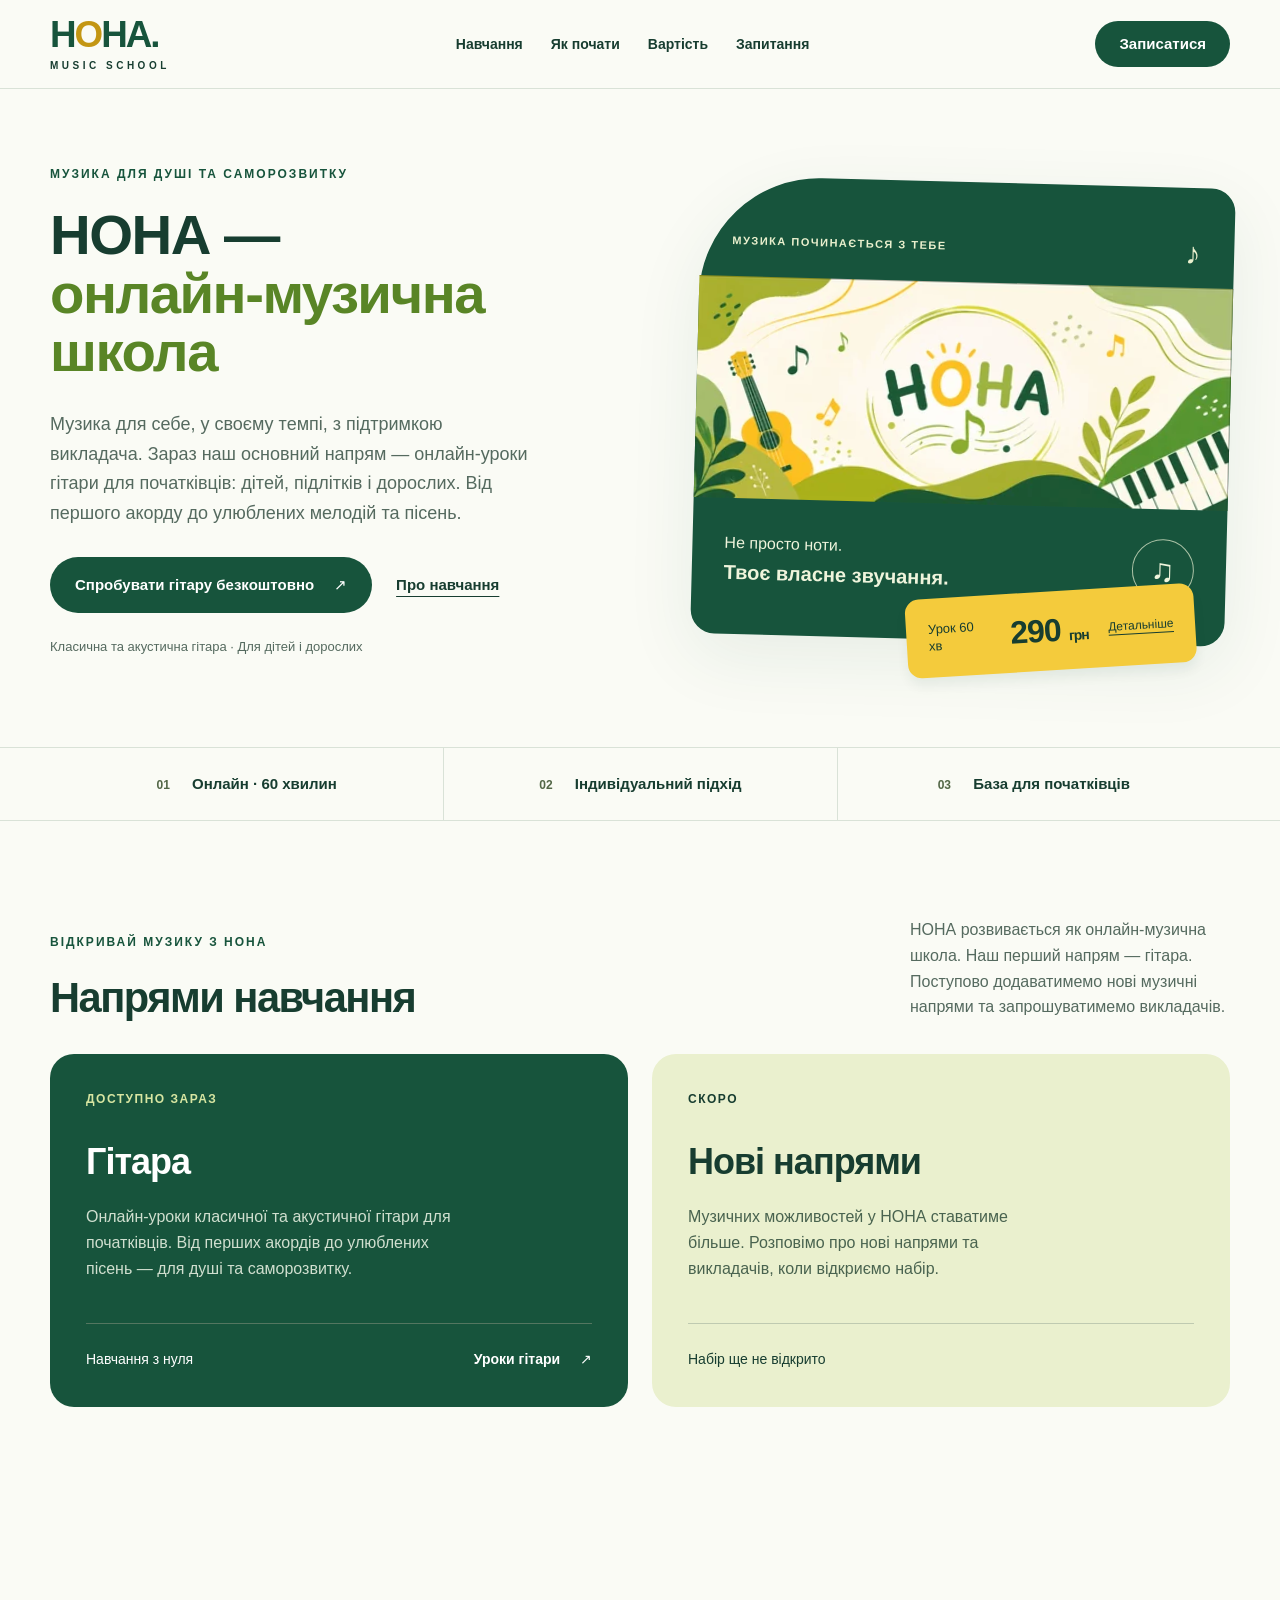
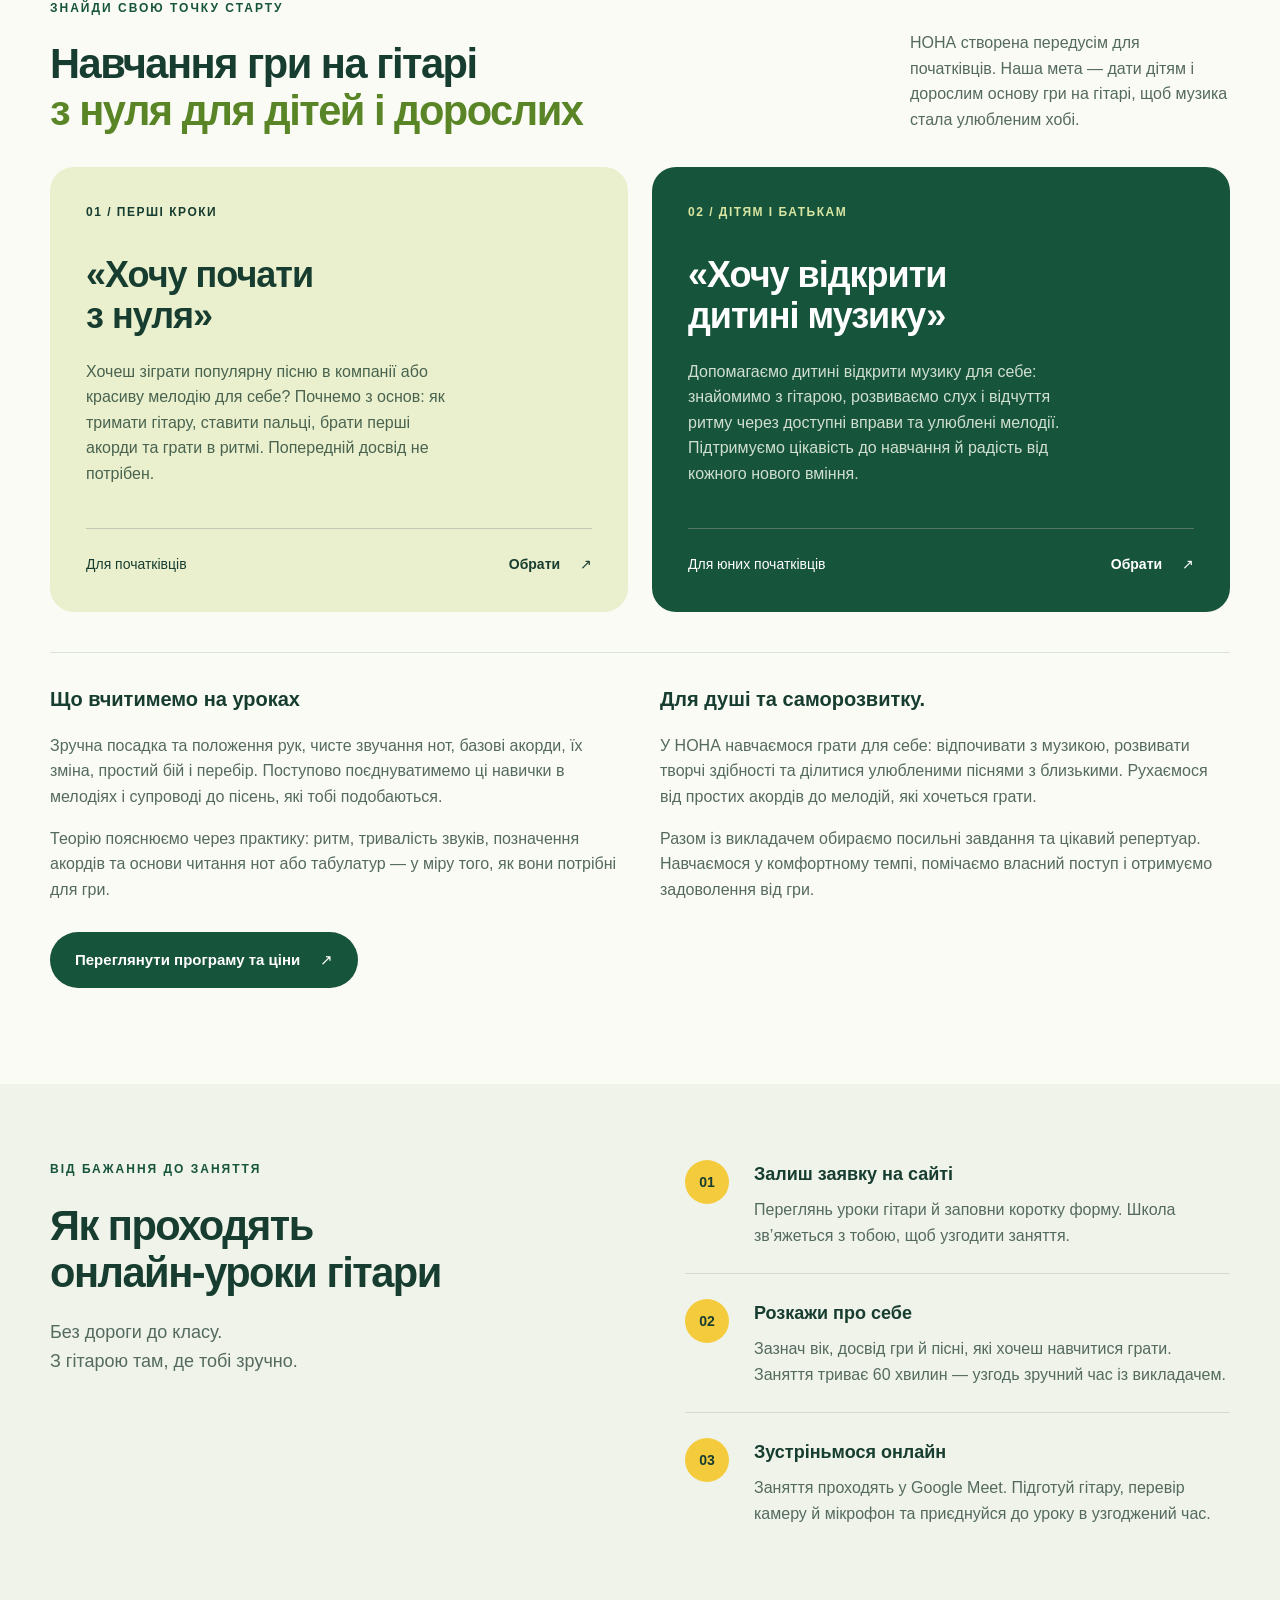
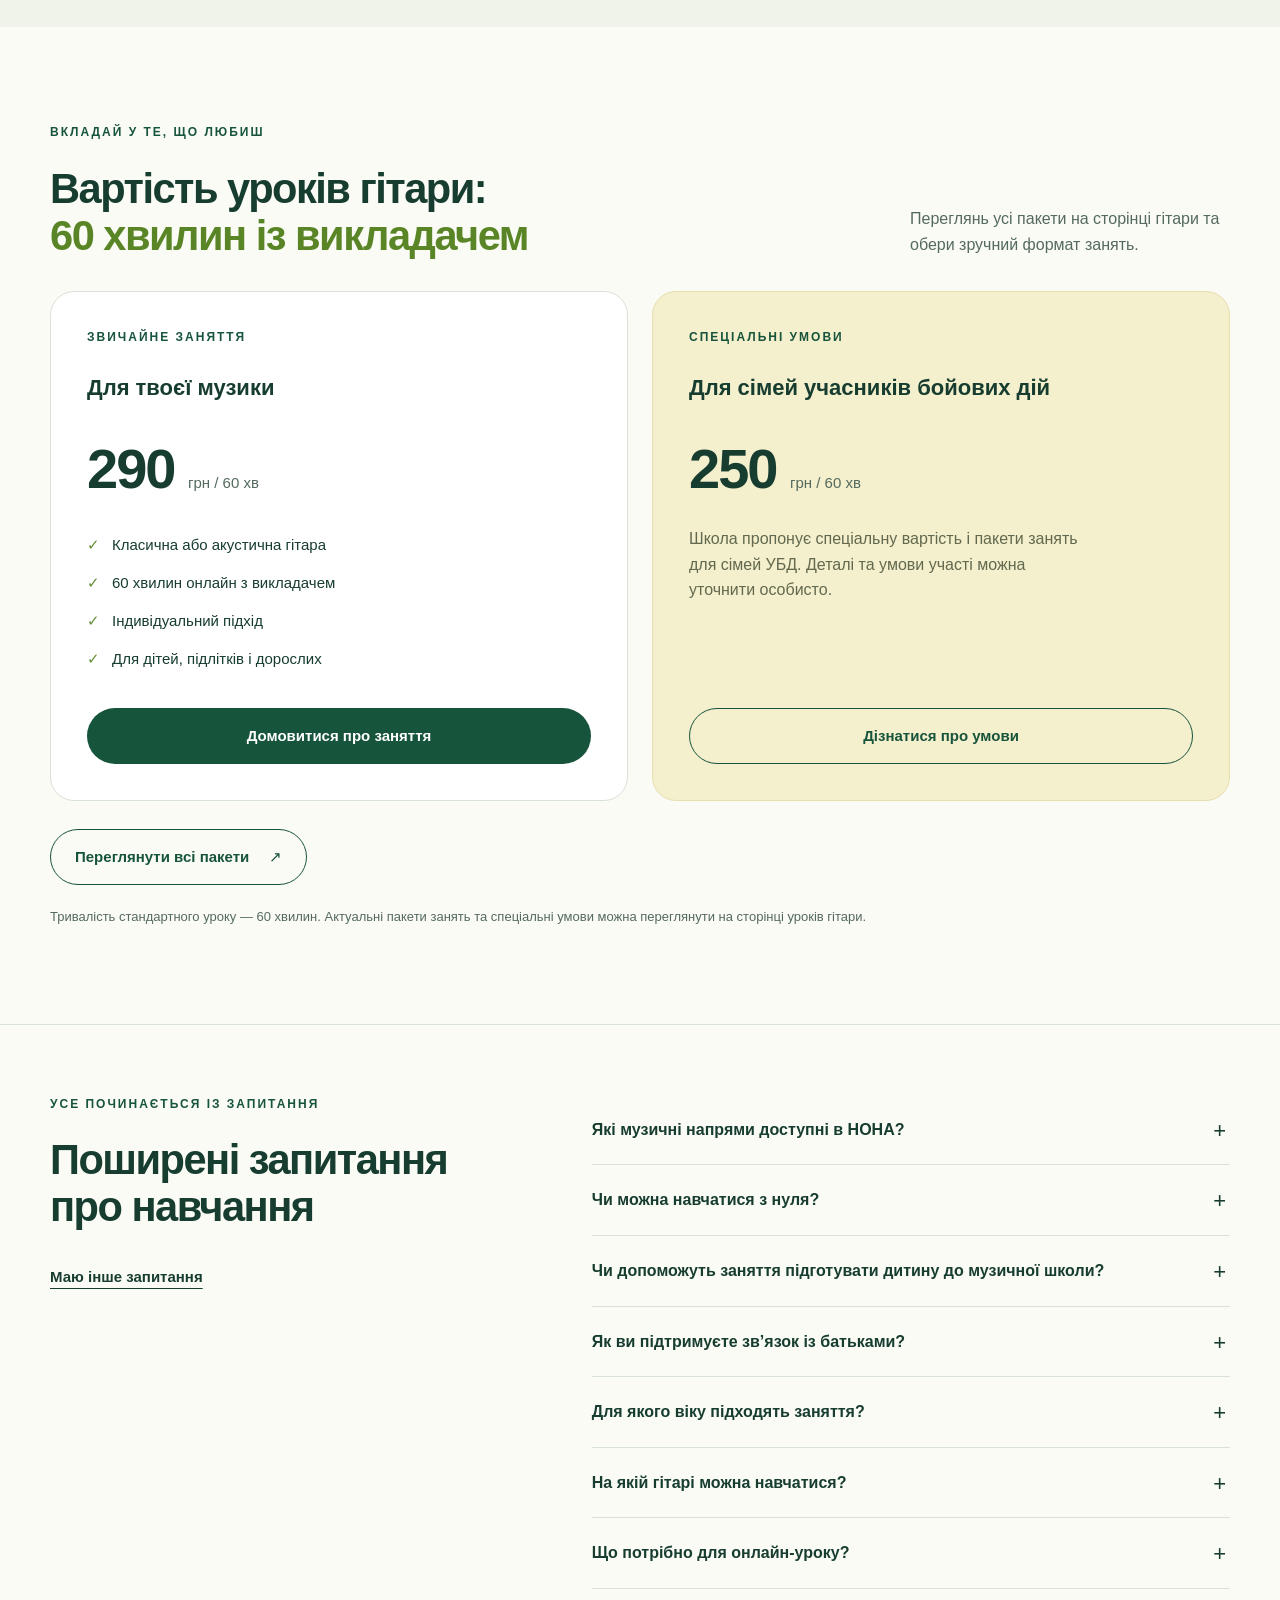
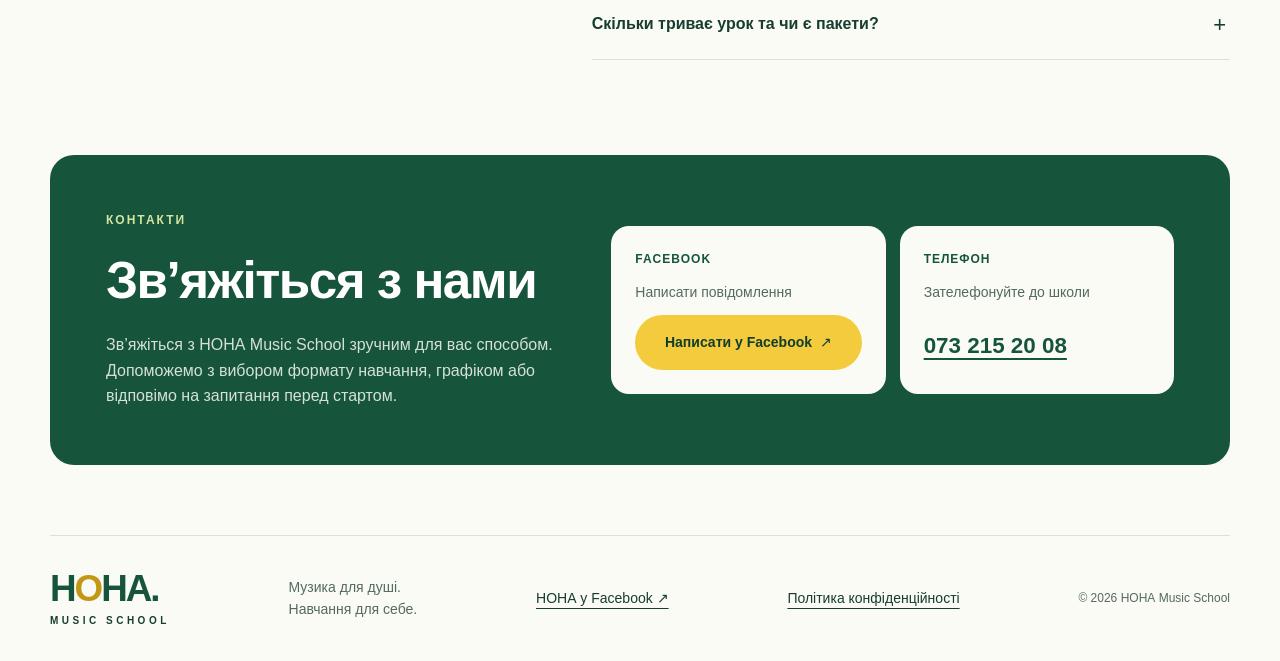
==== commit 3f4e93b3: "Add privacy policy and lesson timing notice" ====
--- a/index.html
+++ b/index.html
@@ -1439,7 +1439,7 @@
         target="_blank"
         rel="noopener noreferrer"
         >НОНА у Facebook ↗</a
-      ><small>© 2026 НОНА Music School</small>
+      ><a href="/privacy/">Політика конфіденційності</a><small>© 2026 НОНА Music School</small>
     </footer>
   </body>
 </html>
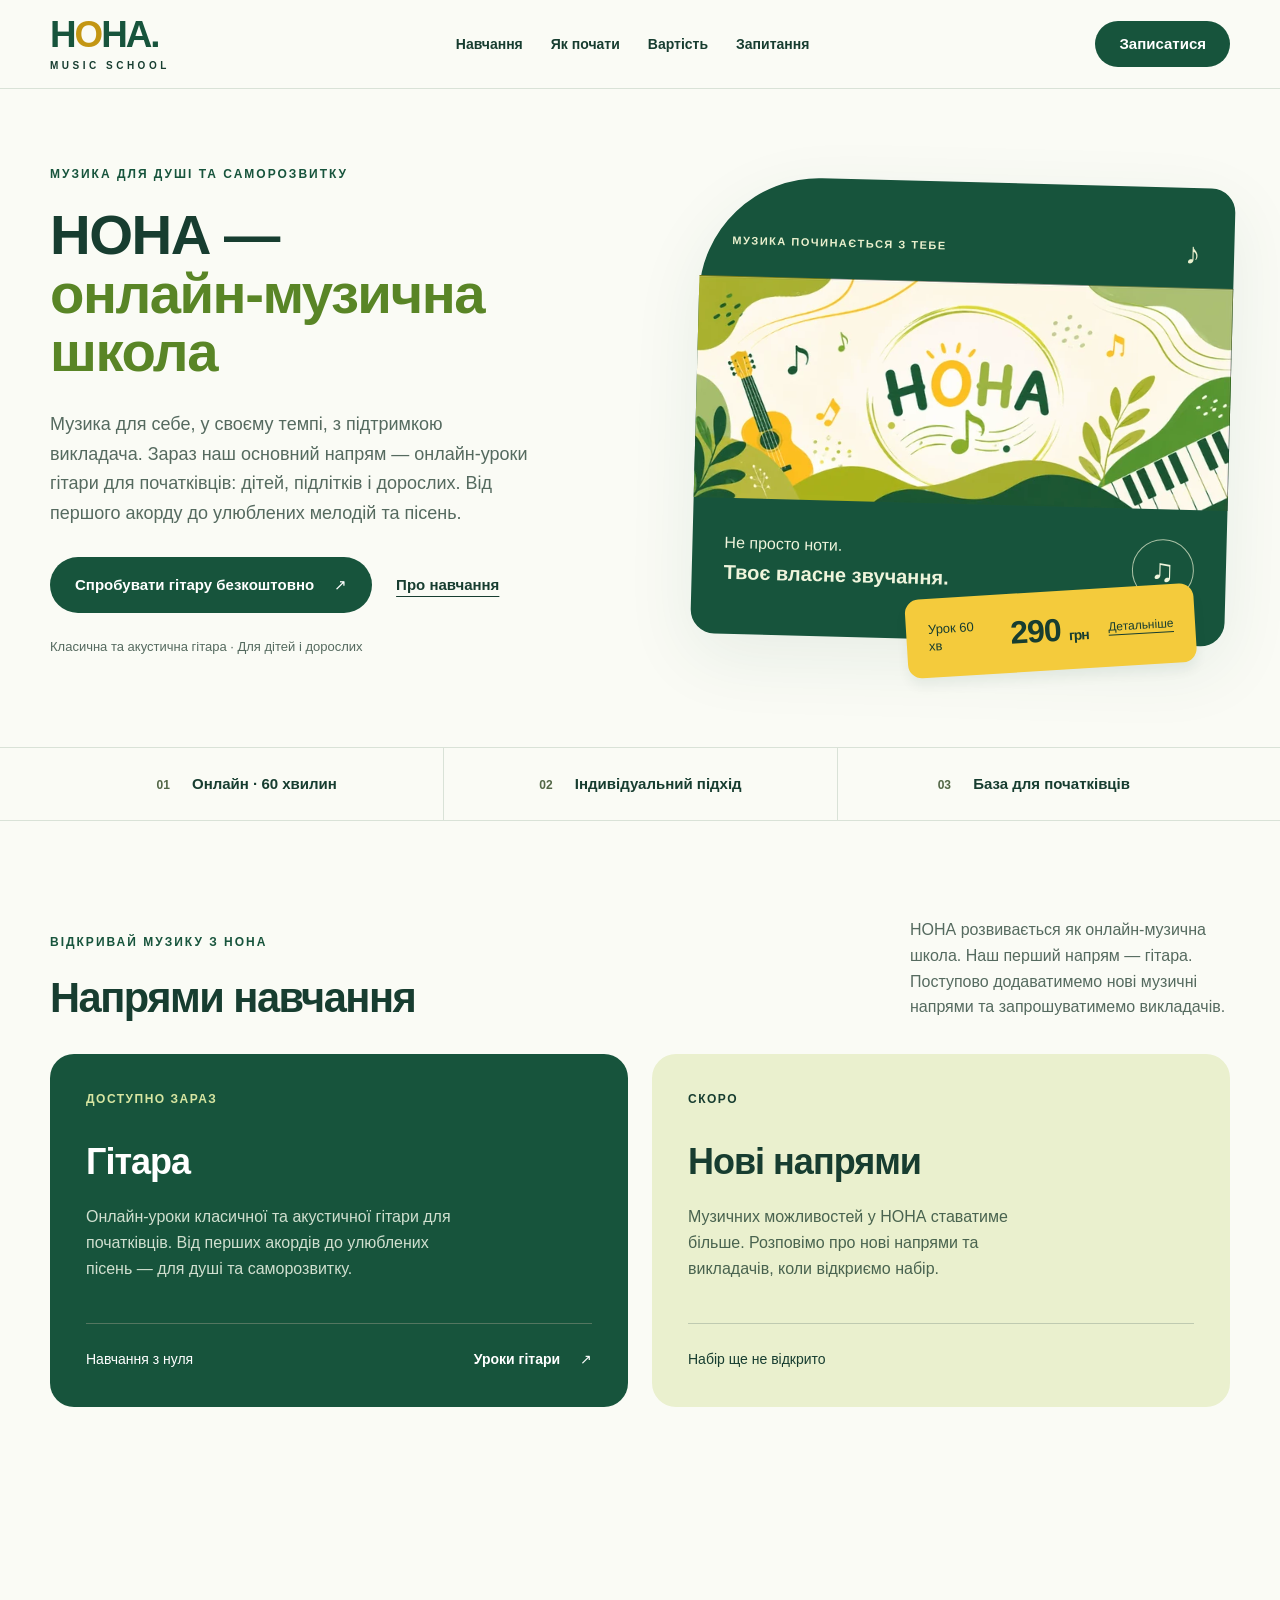
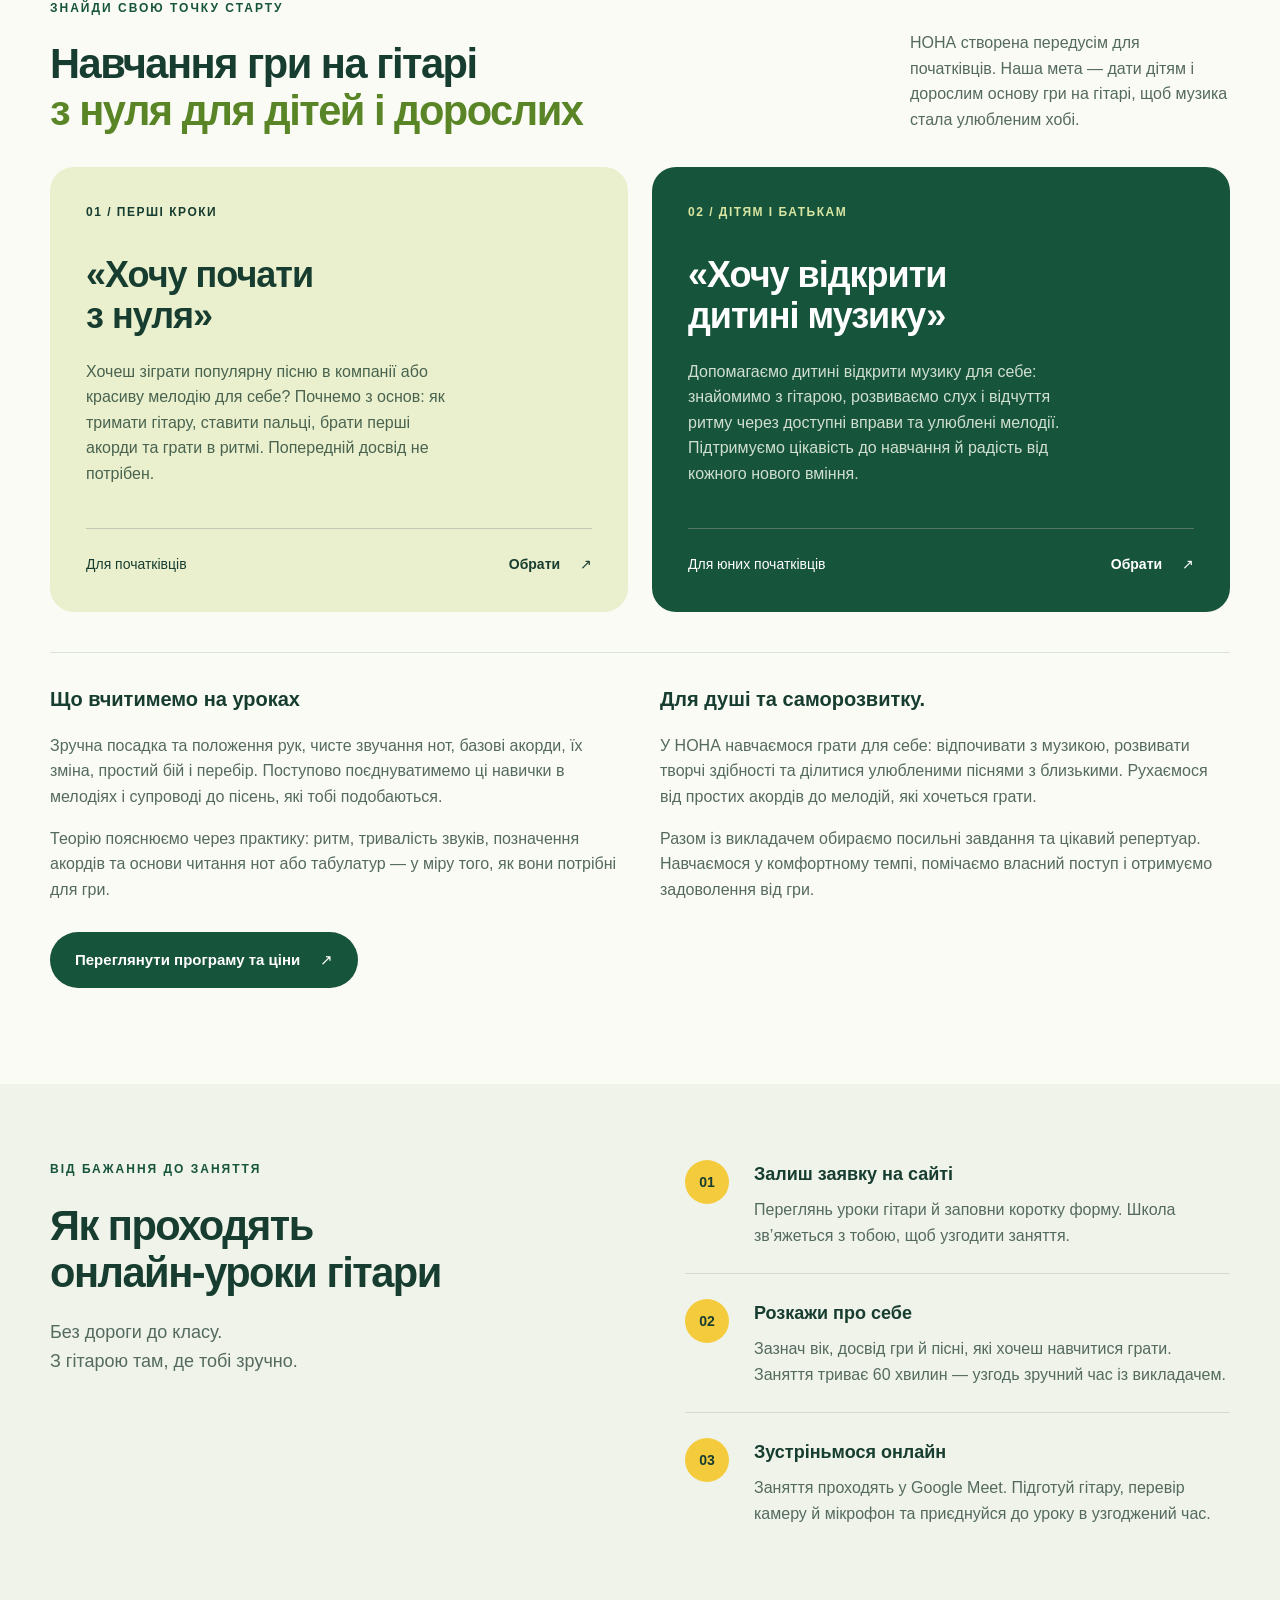
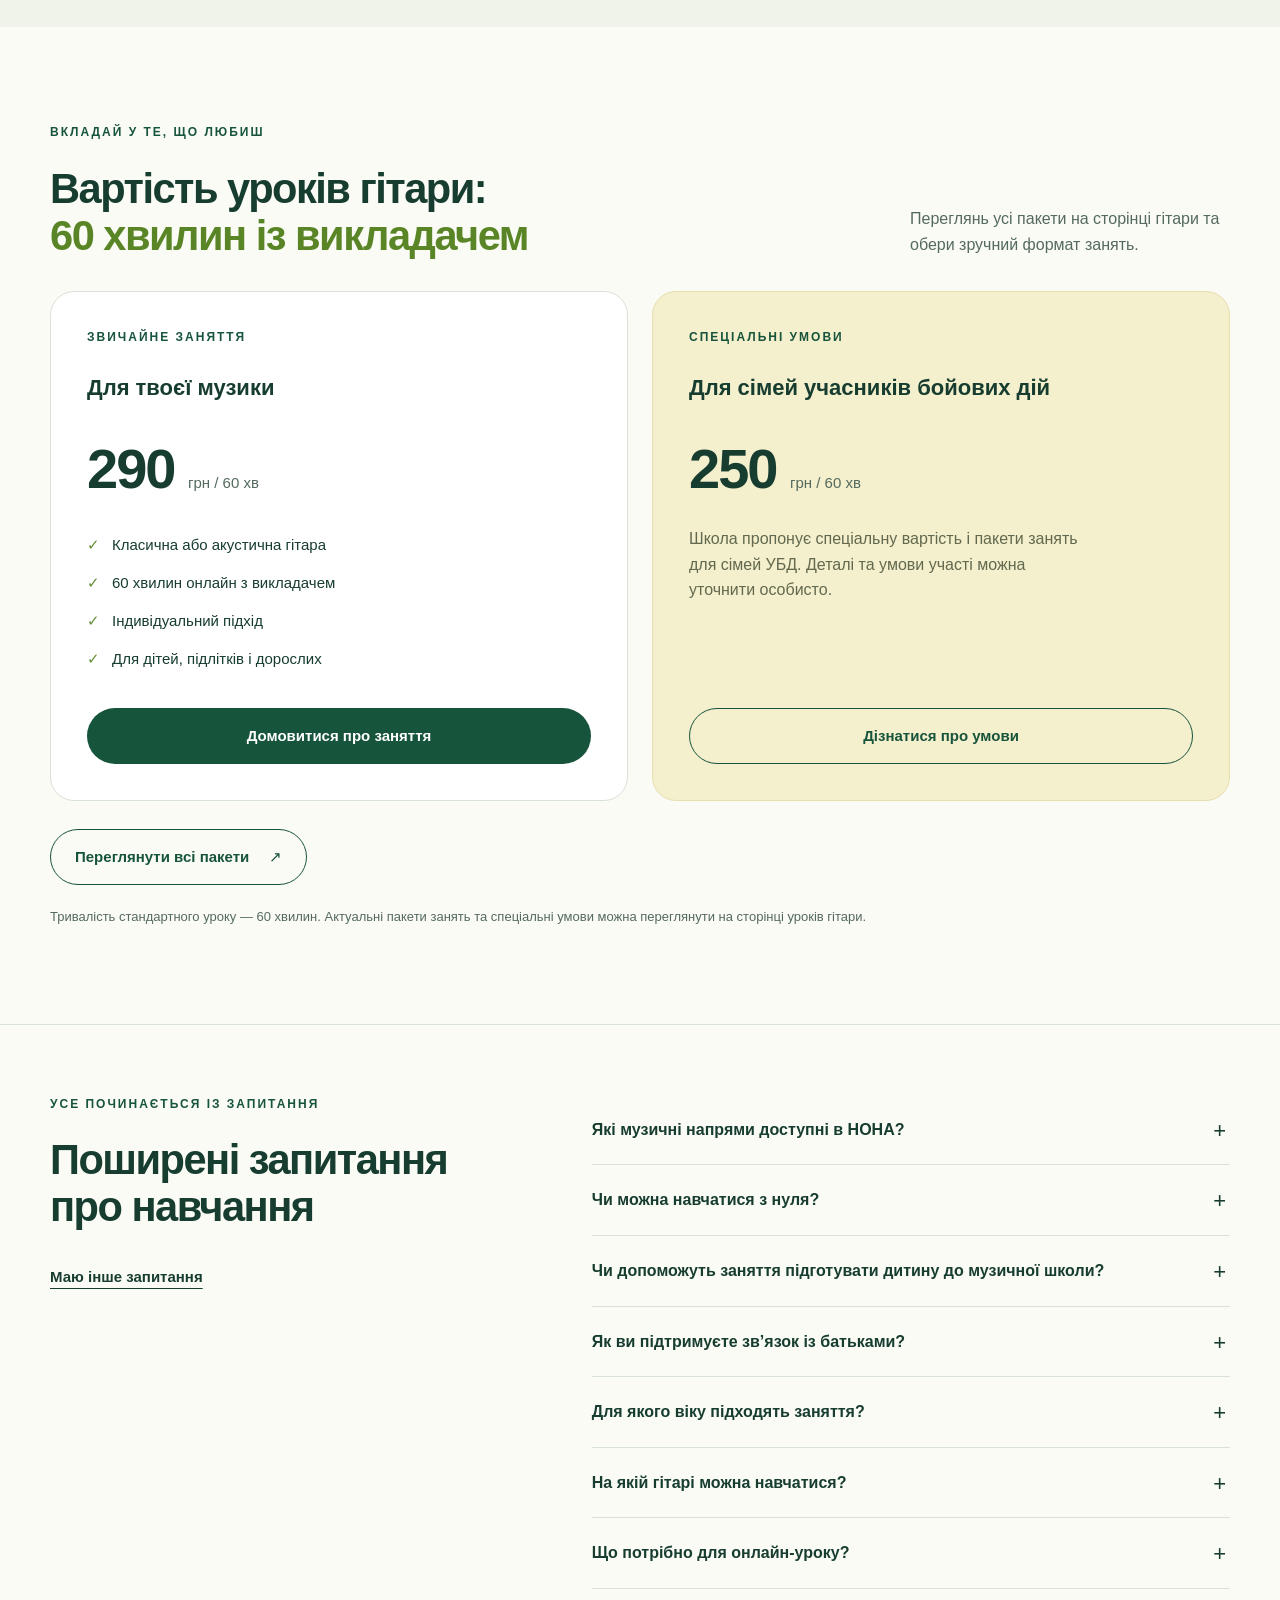
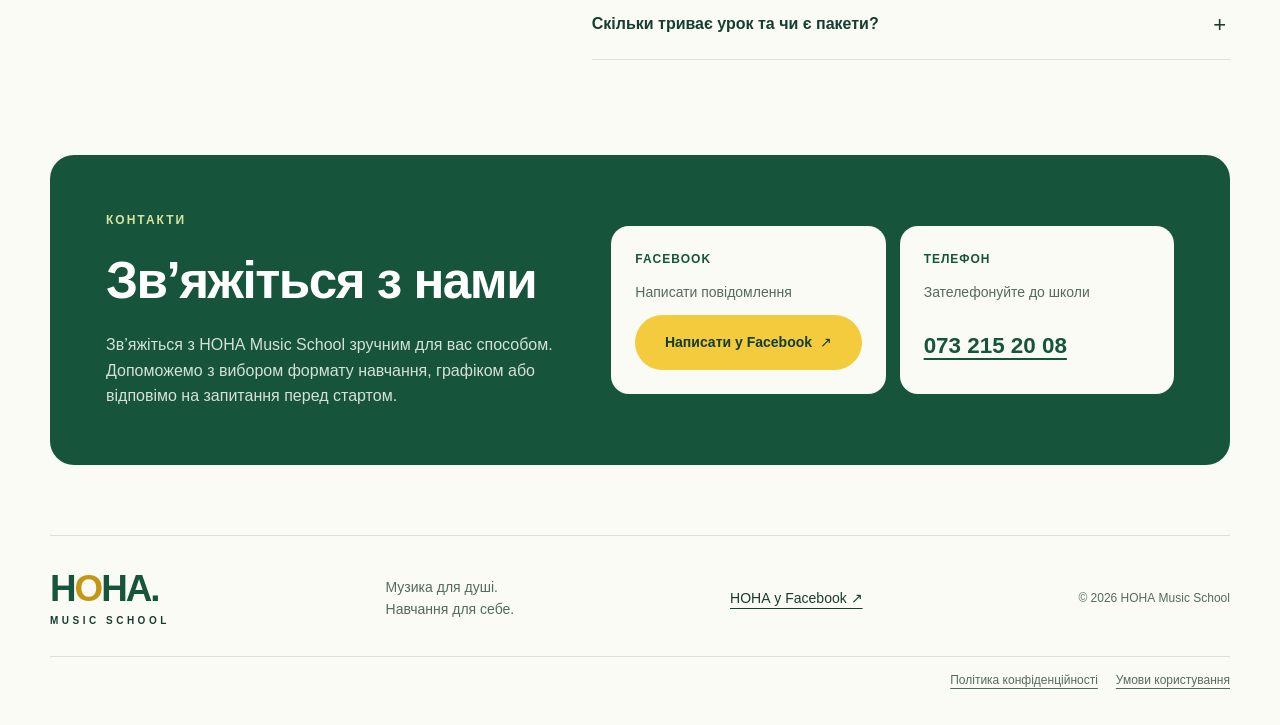
==== commit 084dc78e: "Add terms of use and legal footer links" ====
--- a/index.html
+++ b/index.html
@@ -677,6 +677,7 @@
   border-top: 1px solid var(--line);
   padding-block: 35px;
   display: flex;
+  flex-wrap: wrap;
   align-items: center;
   justify-content: space-between;
   gap: 30px;
@@ -694,6 +695,8 @@
   color: var(--muted);
   font-size: 0.75rem;
 }
+.footer-legal { display: flex; flex: 0 0 100%; justify-content: flex-end; gap: 18px; padding-top: 14px; border-top: 1px solid var(--line); }
+.footer-legal a { color: var(--muted); font-size: .75rem; font-weight: 400; text-decoration: underline; text-underline-offset: 4px; }
 @media (max-width: 1180px) {
   .contact-card {
     grid-template-columns: 1fr;
@@ -917,6 +920,7 @@
   .footer small {
     grid-column: 1/-1;
   }
+  .footer-legal { grid-column: 1/-1; justify-content: flex-start; flex-wrap: wrap; }
   .hero-actions {
     gap: 20px;
   }
@@ -927,6 +931,9 @@
   .price {
     font-size: 3rem;
   }
+}
+@media (max-width: 400px) {
+  .footer-legal { flex-direction: column; align-items: flex-start; gap: 8px; }
 }
 @media (prefers-reduced-motion: reduce) {
   html {
@@ -1439,7 +1446,8 @@
         target="_blank"
         rel="noopener noreferrer"
         >НОНА у Facebook ↗</a
-      ><a href="/privacy/">Політика конфіденційності</a><small>© 2026 НОНА Music School</small>
+      ><small>© 2026 НОНА Music School</small>
+      <nav class="footer-legal" aria-label="Правова інформація"><a href="/privacy/">Політика конфіденційності</a><a href="/terms/">Умови користування</a></nav>
     </footer>
   </body>
 </html>
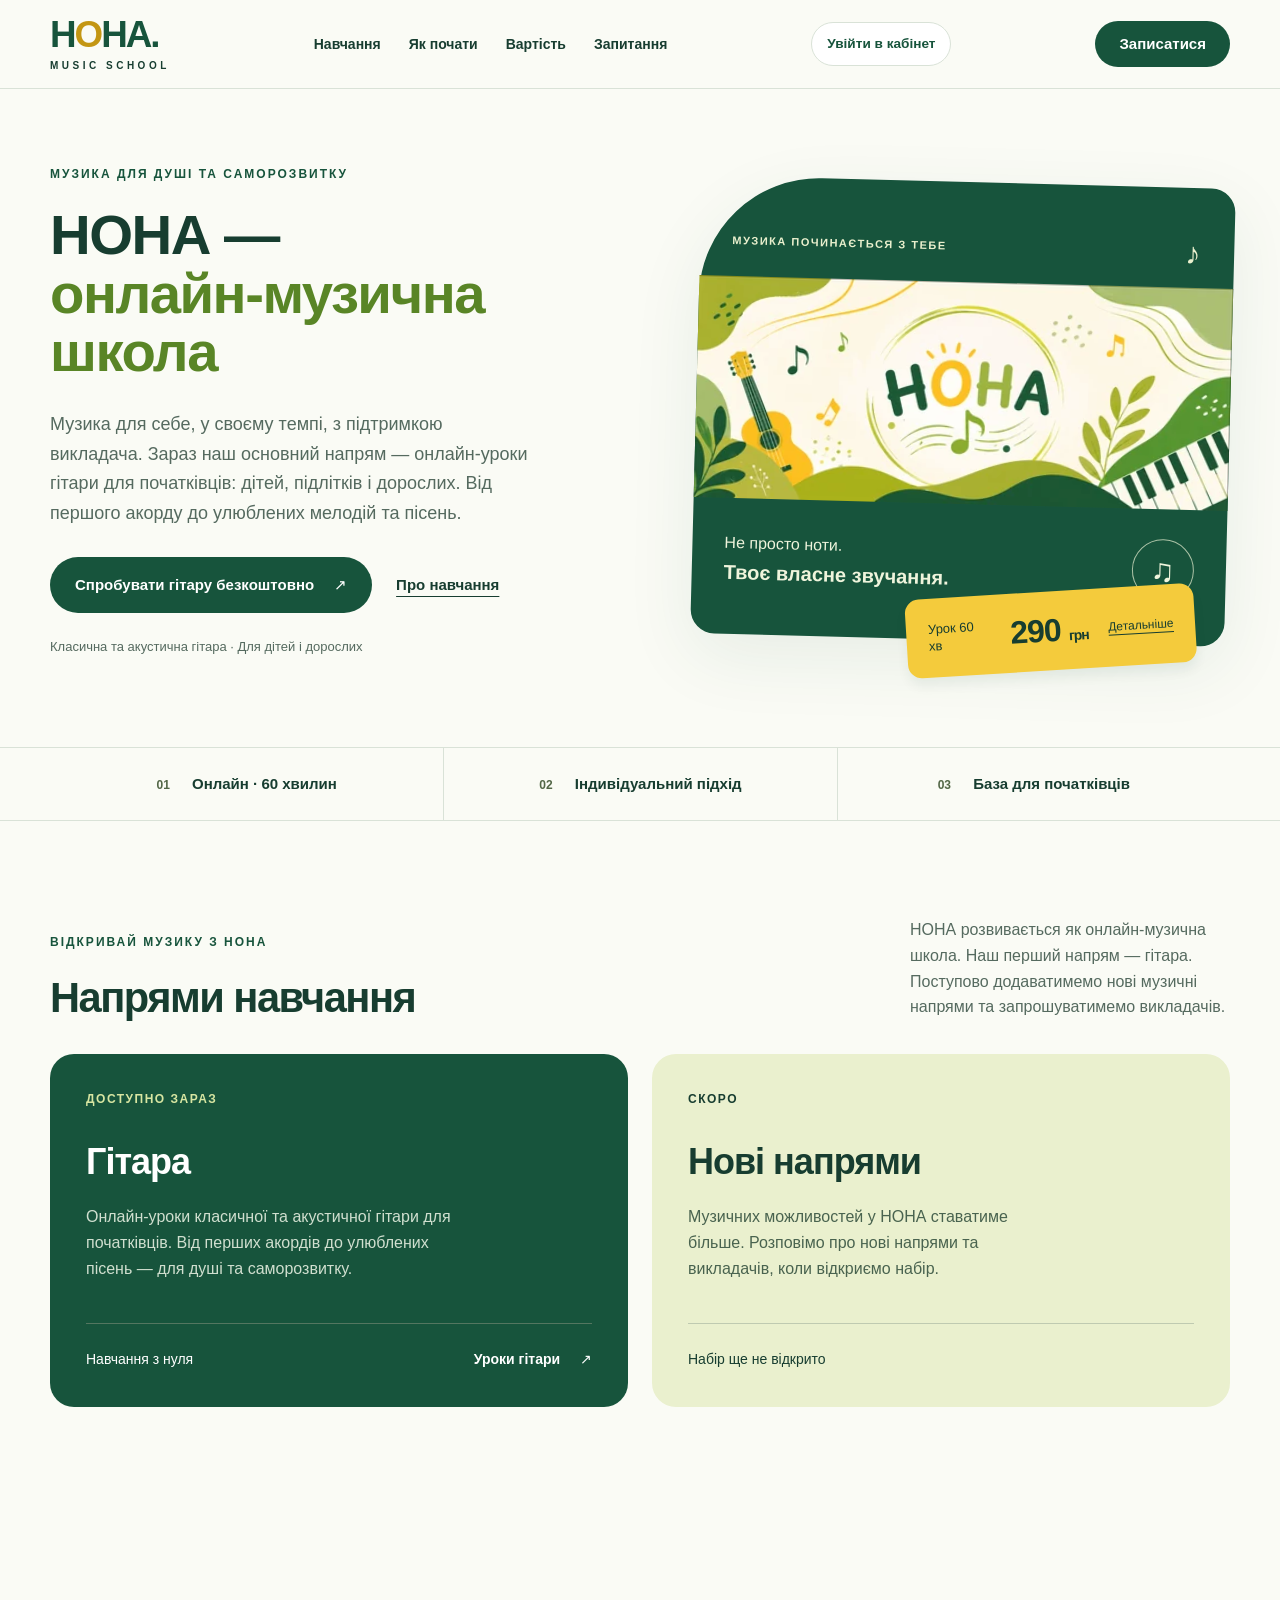
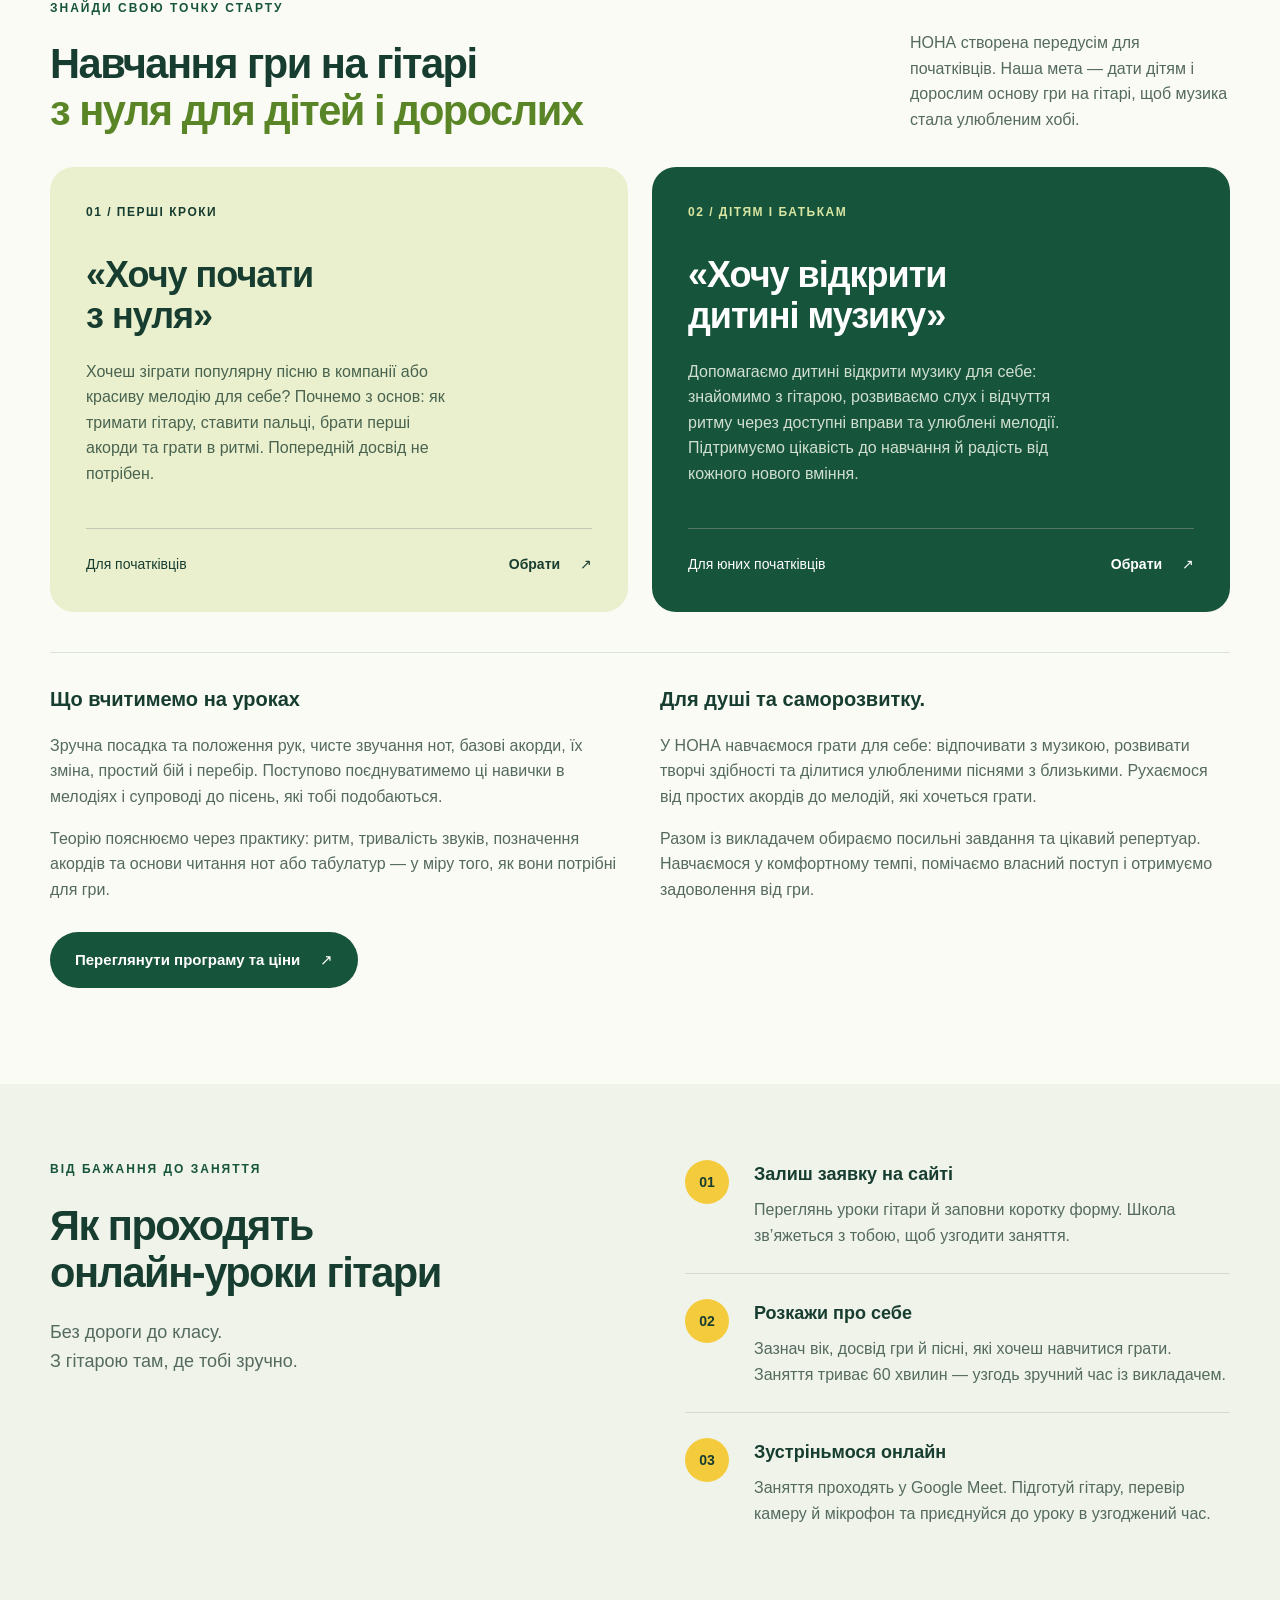
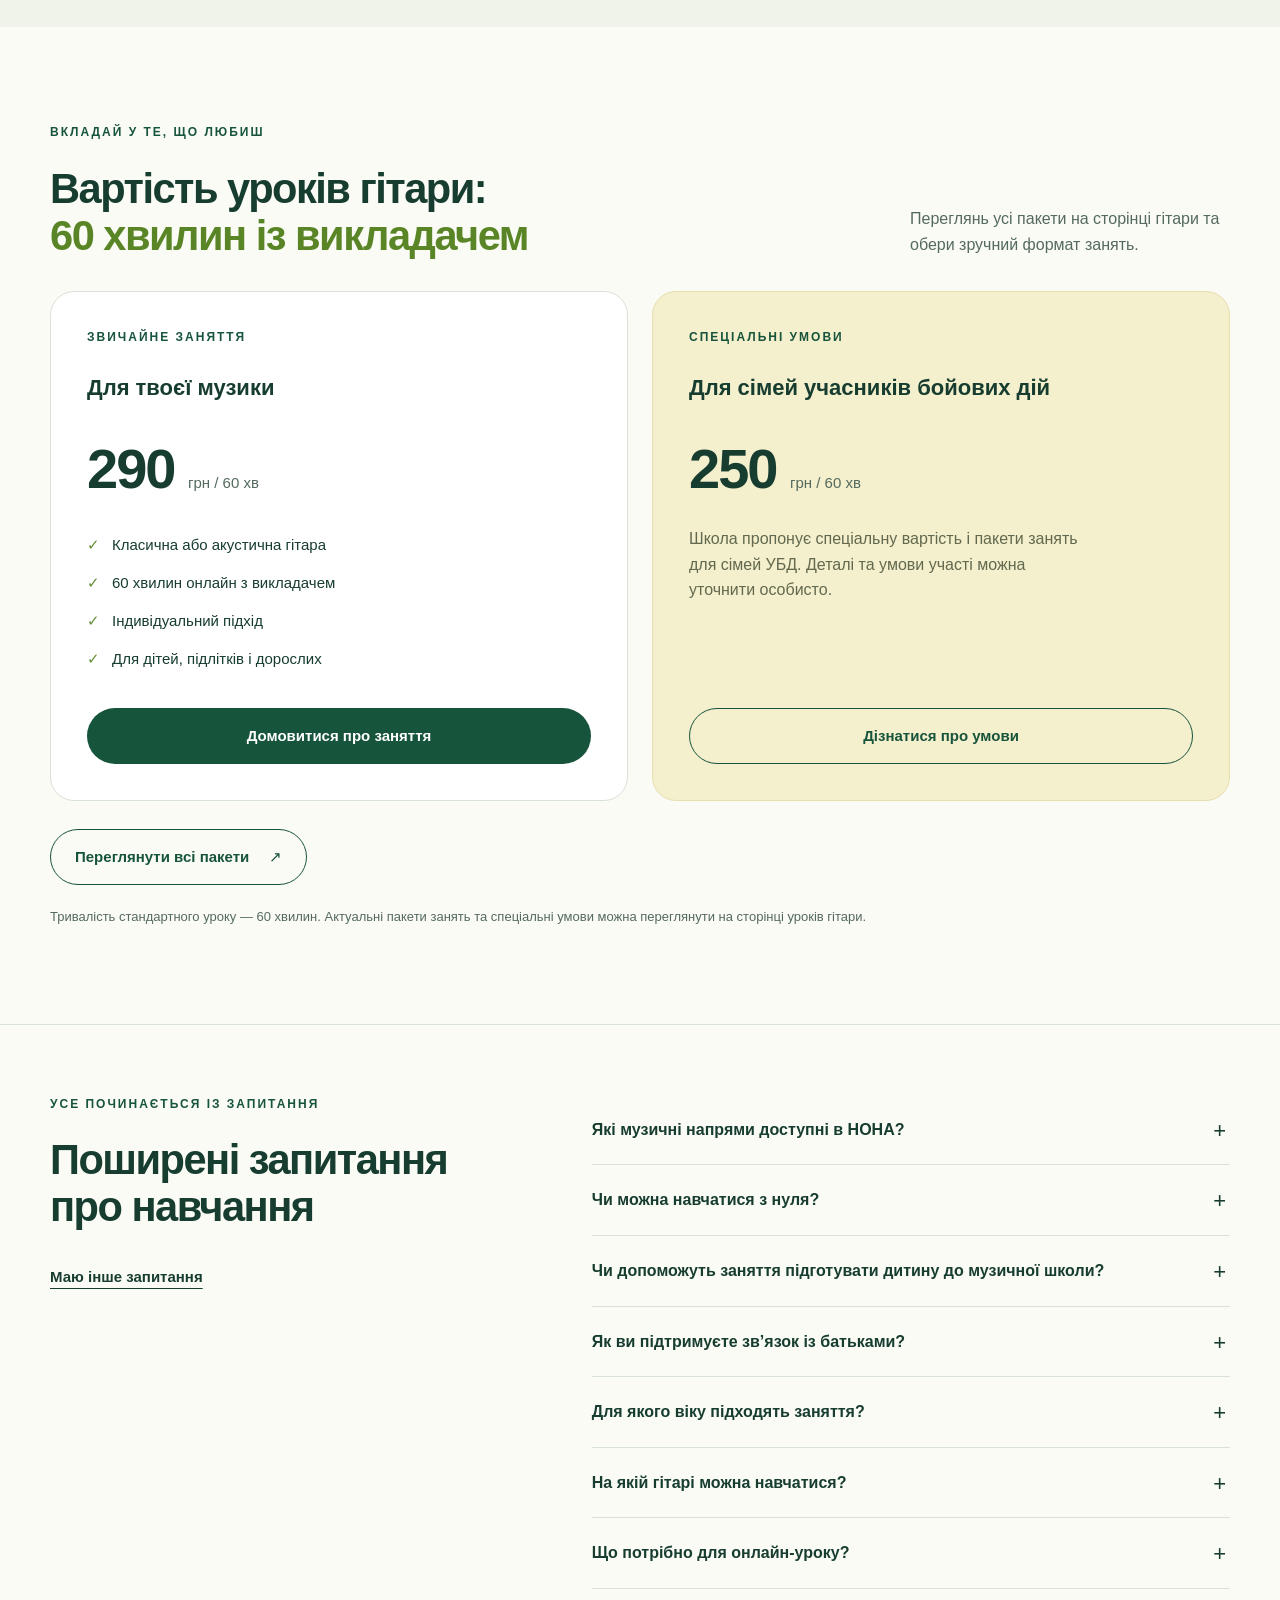
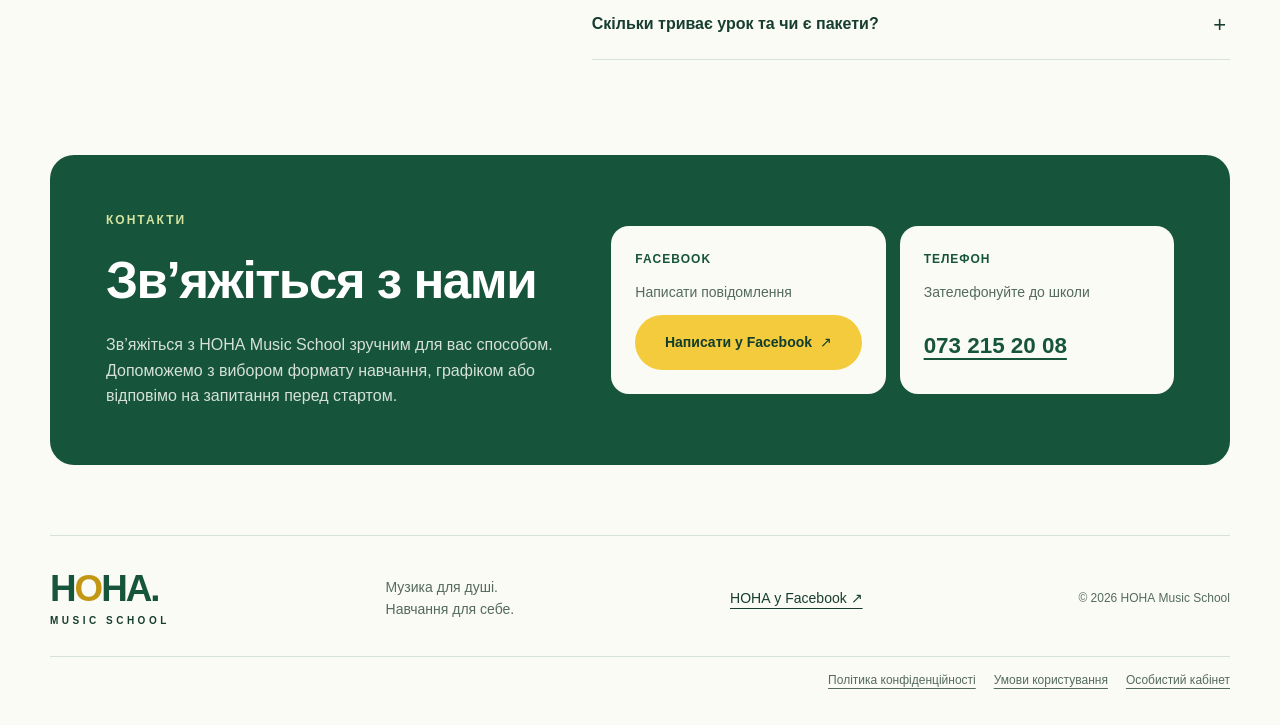
==== commit 9b8bf531: "Add cabinet login entry points" ====
--- a/index.html
+++ b/index.html
@@ -183,6 +183,9 @@
   min-height: 44px;
   padding: 10px 23px;
 }
+.header-login { display: inline-flex; align-items: center; justify-content: center; flex-shrink: 0; min-height: 44px; padding: 9px 15px; border: 1px solid var(--line); border-radius: 100px; background: #fff; color: var(--green); font-size: .85rem; font-weight: 700; text-decoration: none; white-space: nowrap; }
+.header-login:hover { background: var(--lime); }
+.mobile-menu > nav .menu-login { margin-top: 8px; border-top: 1px solid var(--line); border-radius: 0; color: var(--green); font-weight: 700; }
 .mobile-menu {
   display: none;
 }
@@ -796,6 +799,7 @@
     gap: 12px 24px;
   }
   .desktop-navigation { display: none; }
+  .header-login { display: none; }
   .mobile-menu { display: block; margin-left: auto; }
   .mobile-menu > summary { cursor: pointer; list-style: none; min-height: 44px; touch-action: manipulation; }
   .mobile-menu > summary::-webkit-details-marker { display: none; }
@@ -1111,6 +1115,7 @@
           <a href="#learning">Навчання</a><a href="#how">Як почати</a>
           <a href="#prices">Вартість</a><a href="#questions">Запитання</a>
         </nav>
+        <a class="header-login" href="/login/">Увійти в кабінет</a>
         <details class="mobile-menu">
           <summary class="menu-toggle" aria-controls="navigation">
             Меню <span class="menu-icon" aria-hidden="true">☰</span>
@@ -1119,6 +1124,7 @@
             <a href="#learning">Навчання</a><a href="#how">Як почати</a>
             <a href="#prices">Вартість</a><a href="#questions">Запитання</a>
             <a href="/guitar/#application">Записатися на урок</a>
+            <a class="menu-login" href="/login/">Увійти в кабінет</a>
           </nav>
         </details>
         <a class="button button-small header-cta" href="/guitar/#application">Записатися</a>
@@ -1447,7 +1453,7 @@
         rel="noopener noreferrer"
         >НОНА у Facebook ↗</a
       ><small>© 2026 НОНА Music School</small>
-      <nav class="footer-legal" aria-label="Правова інформація"><a href="/privacy/">Політика конфіденційності</a><a href="/terms/">Умови користування</a></nav>
+      <nav class="footer-legal" aria-label="Додаткові посилання"><a href="/privacy/">Політика конфіденційності</a><a href="/terms/">Умови користування</a><a href="/login/">Особистий кабінет</a></nav>
     </footer>
   </body>
 </html>
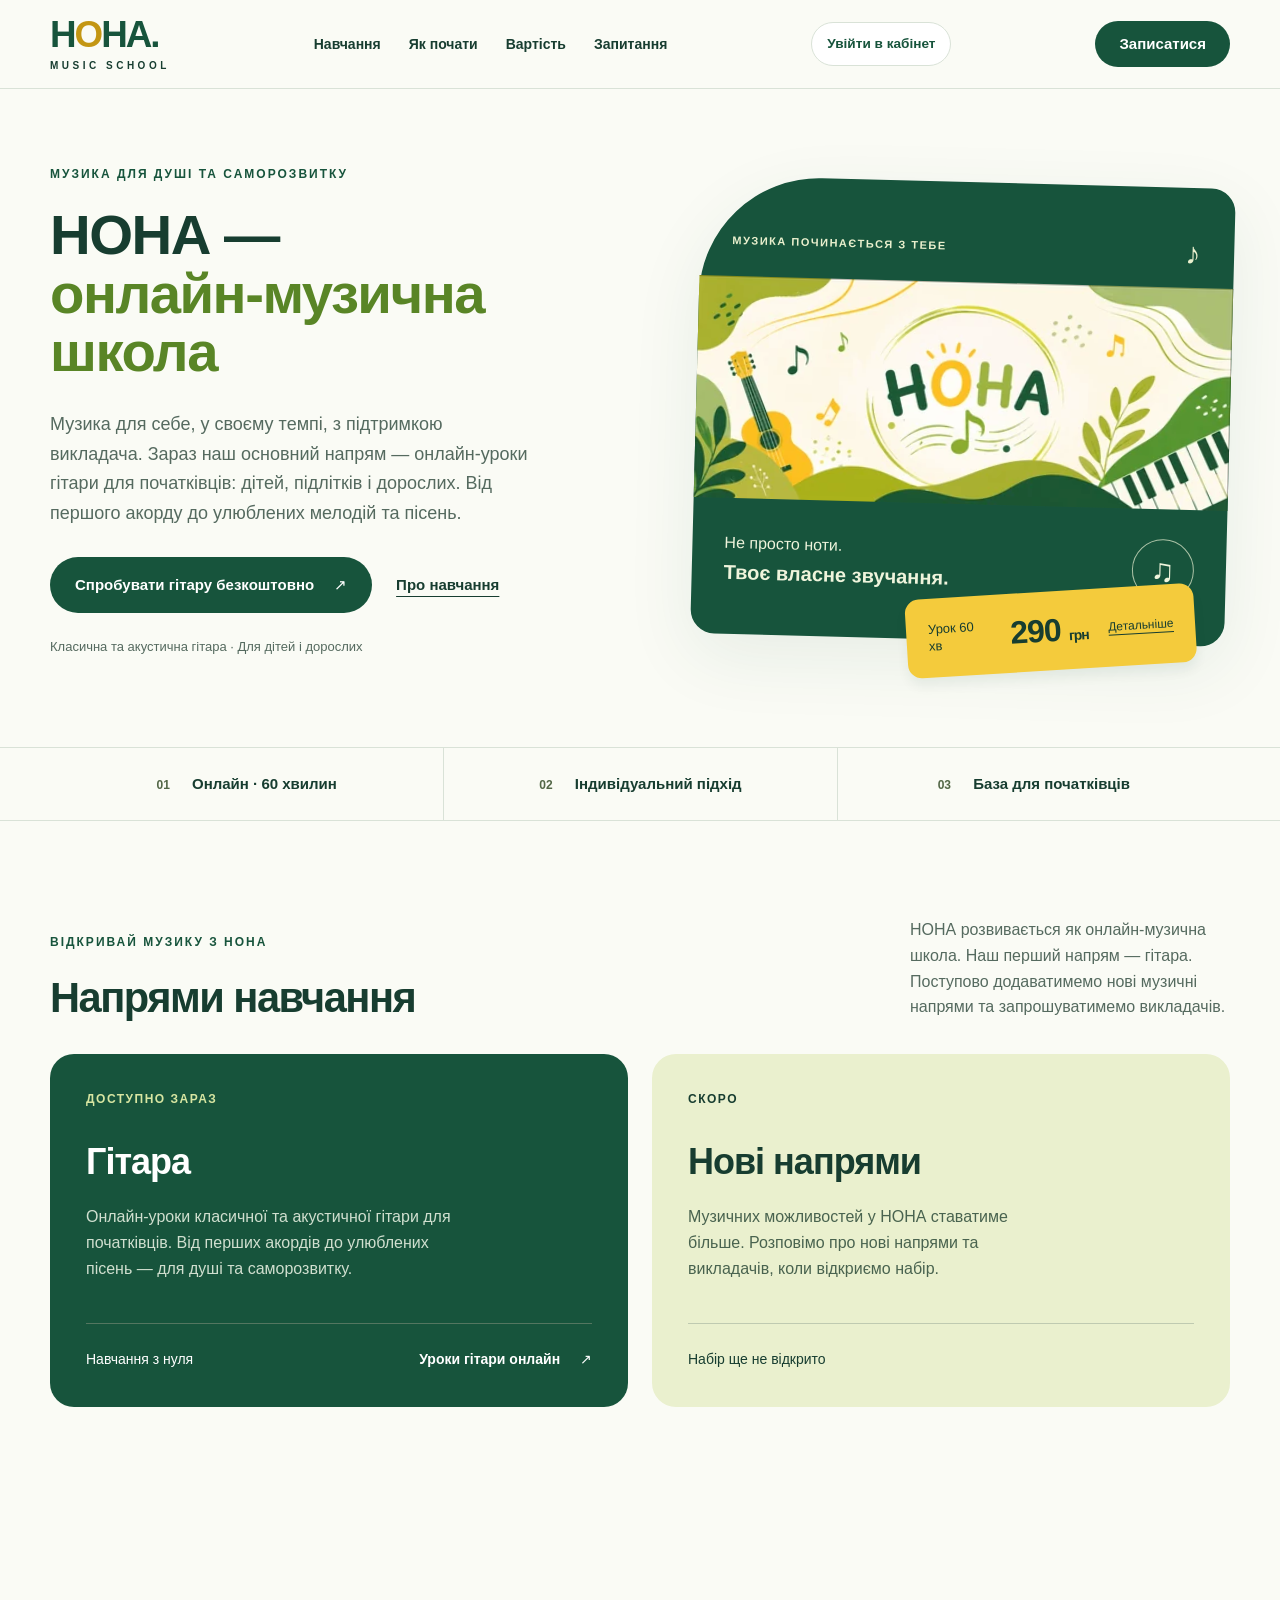
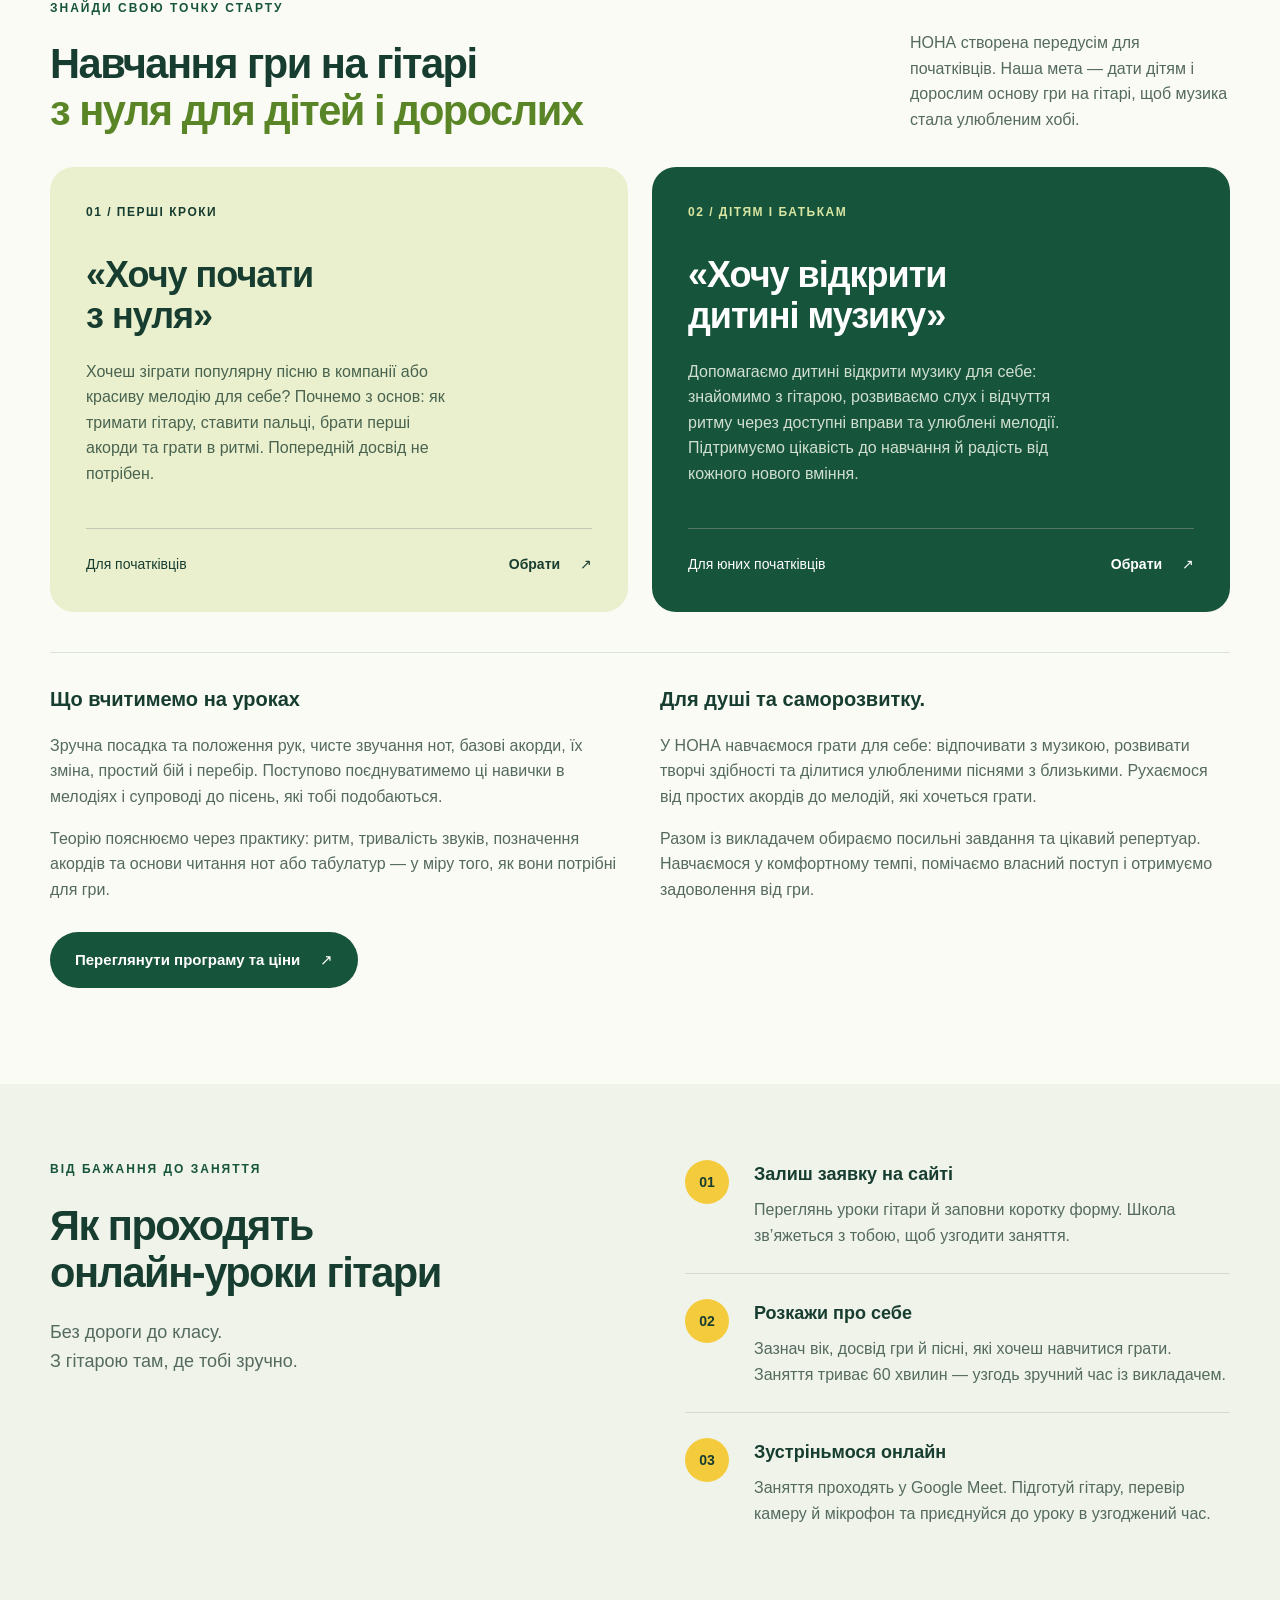
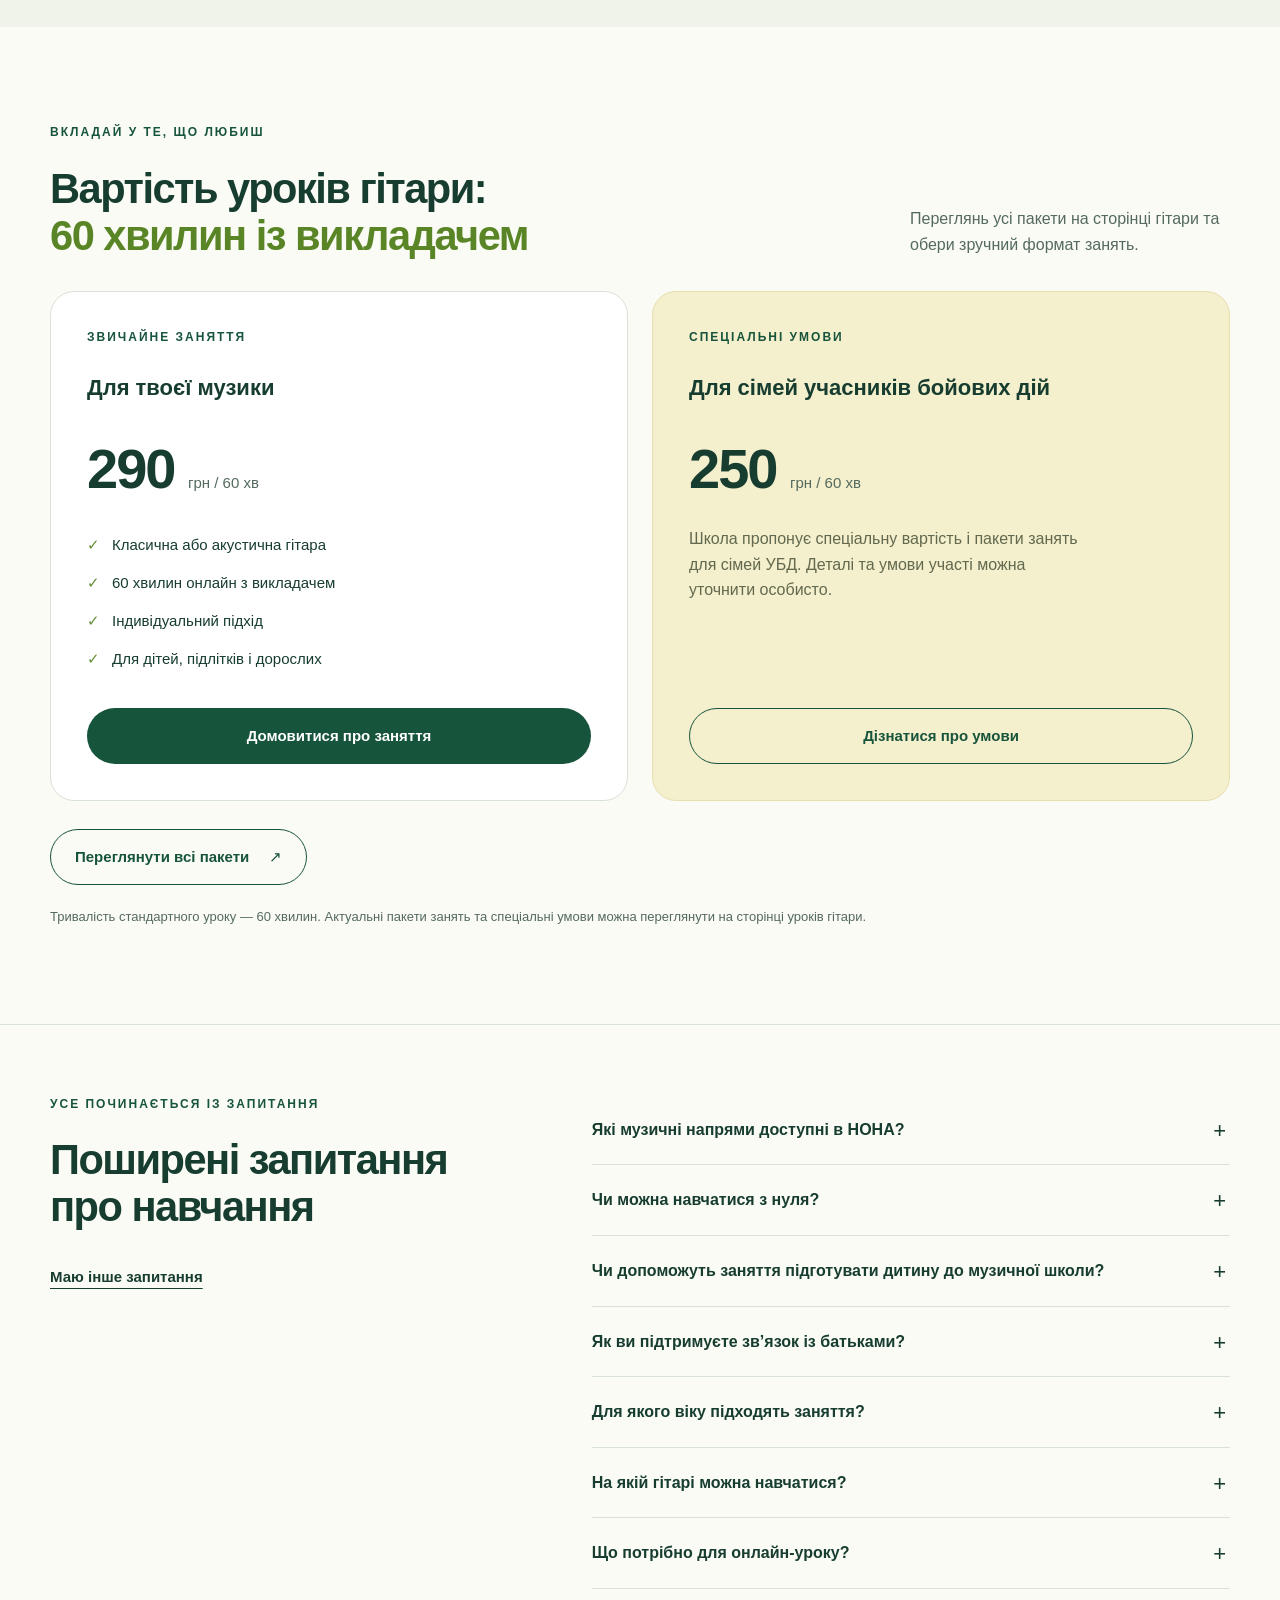
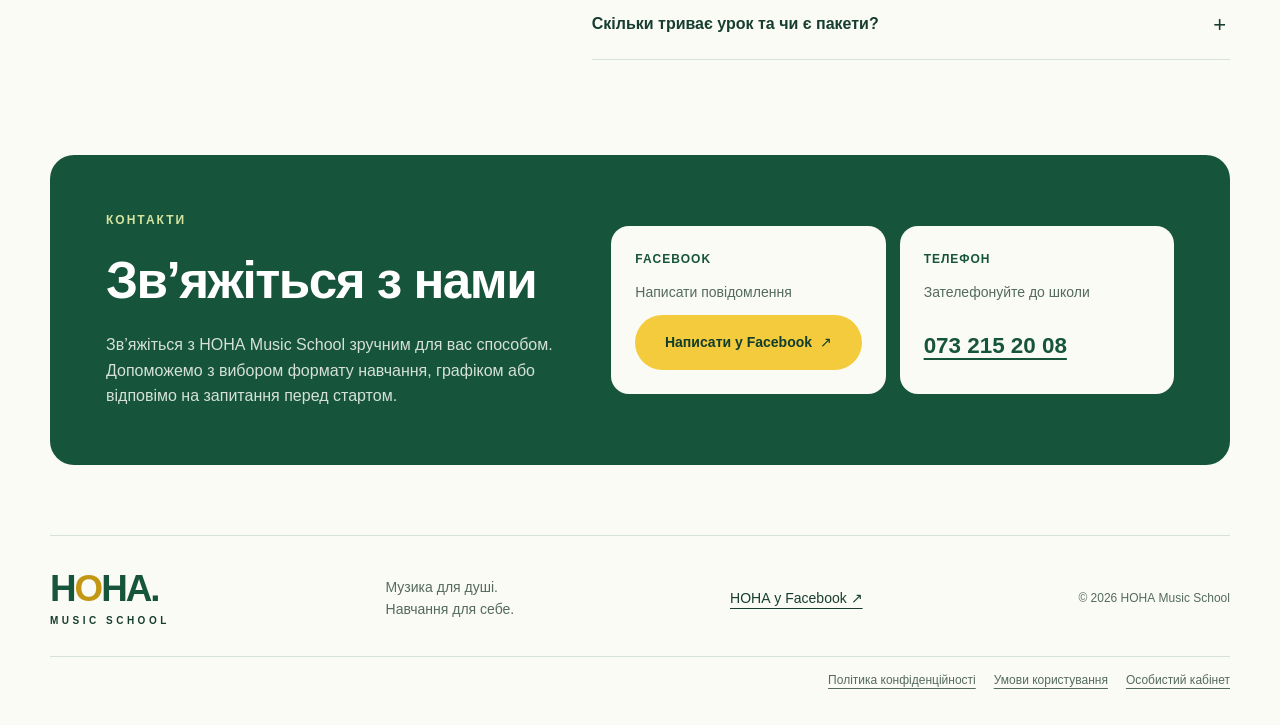
==== commit f7287219: "Add requested guitar SEO metadata and teacher accordion" ====
--- a/index.html
+++ b/index.html
@@ -1206,8 +1206,8 @@
             </p>
             <div class="card-footer">
               <span>Навчання з нуля</span>
-              <a href="/guitar/" aria-label="Детальніше про уроки гітари"
-                >Уроки гітари <span aria-hidden="true">↗</span></a>
+              <a href="/guitar/" aria-label="Детальніше про уроки гітари онлайн"
+                >Уроки гітари онлайн <span aria-hidden="true">↗</span></a>
             </div>
           </article>
           <article class="learning-card">
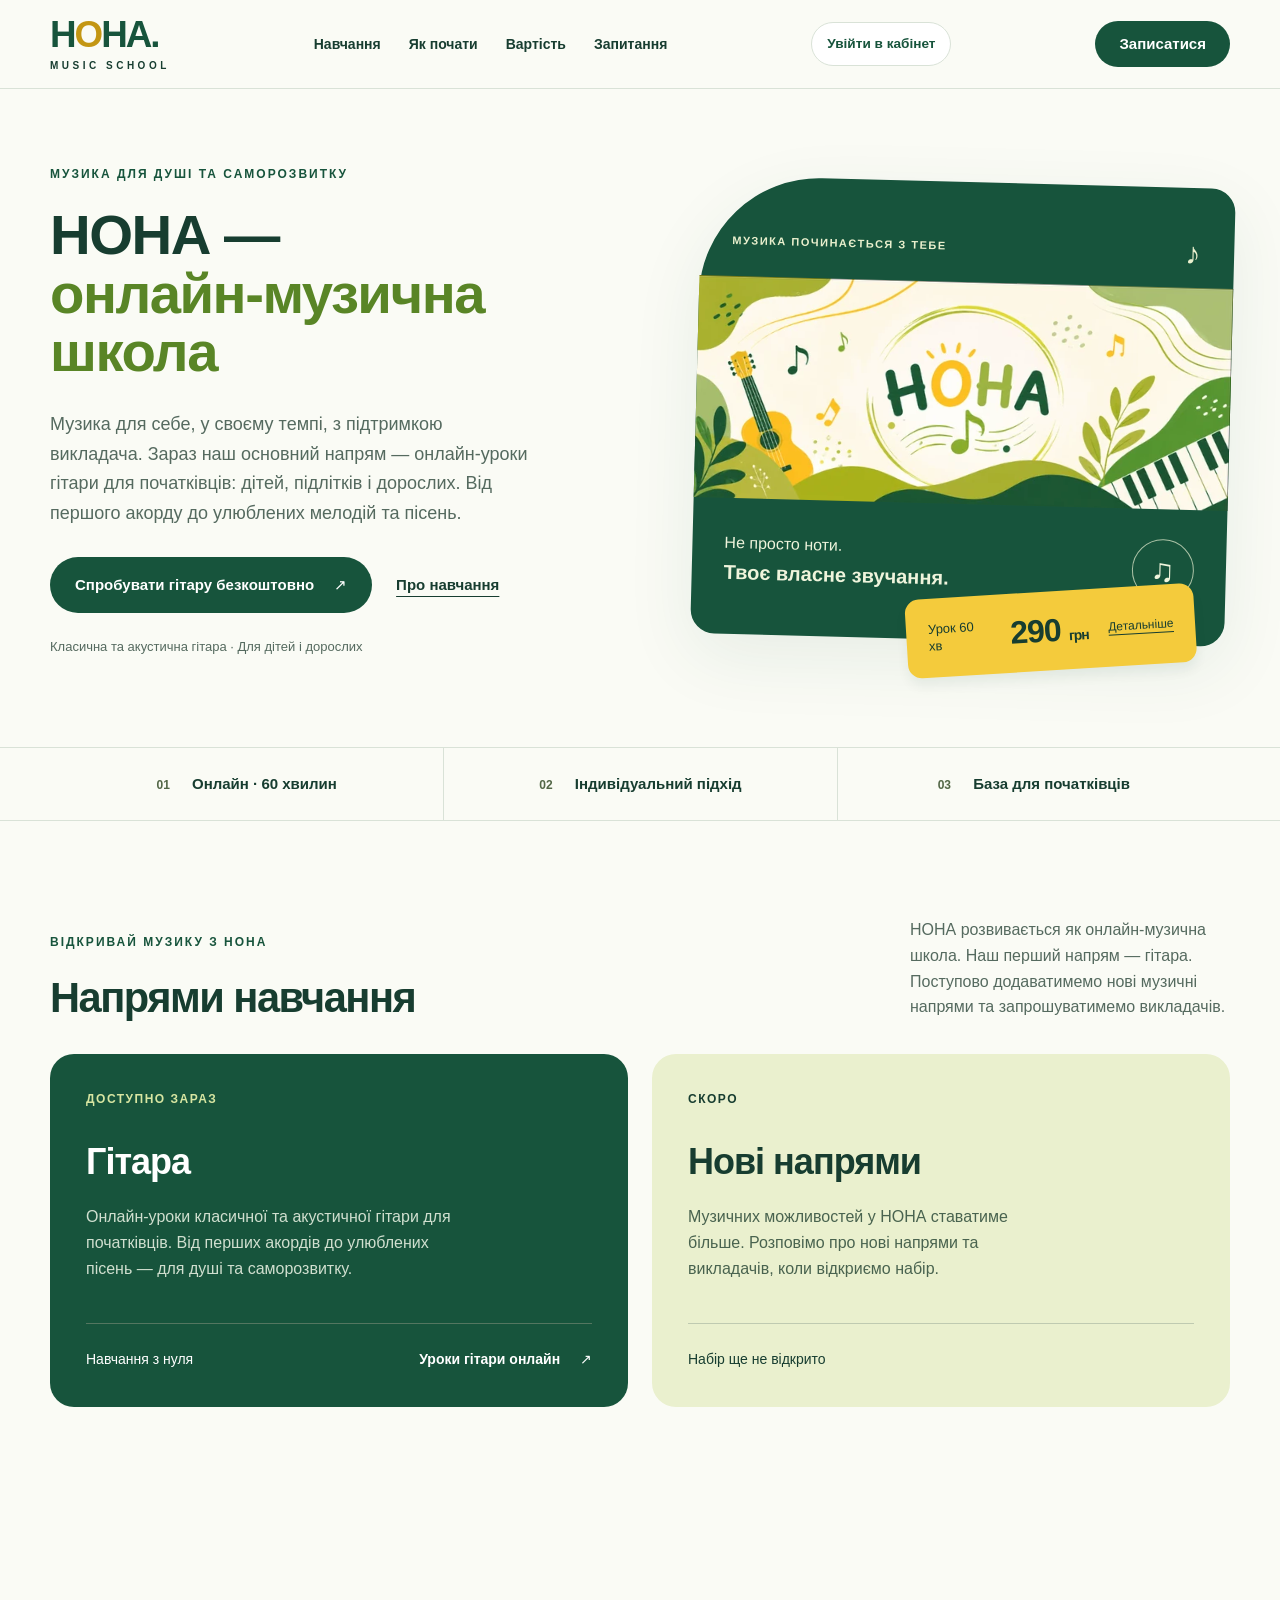
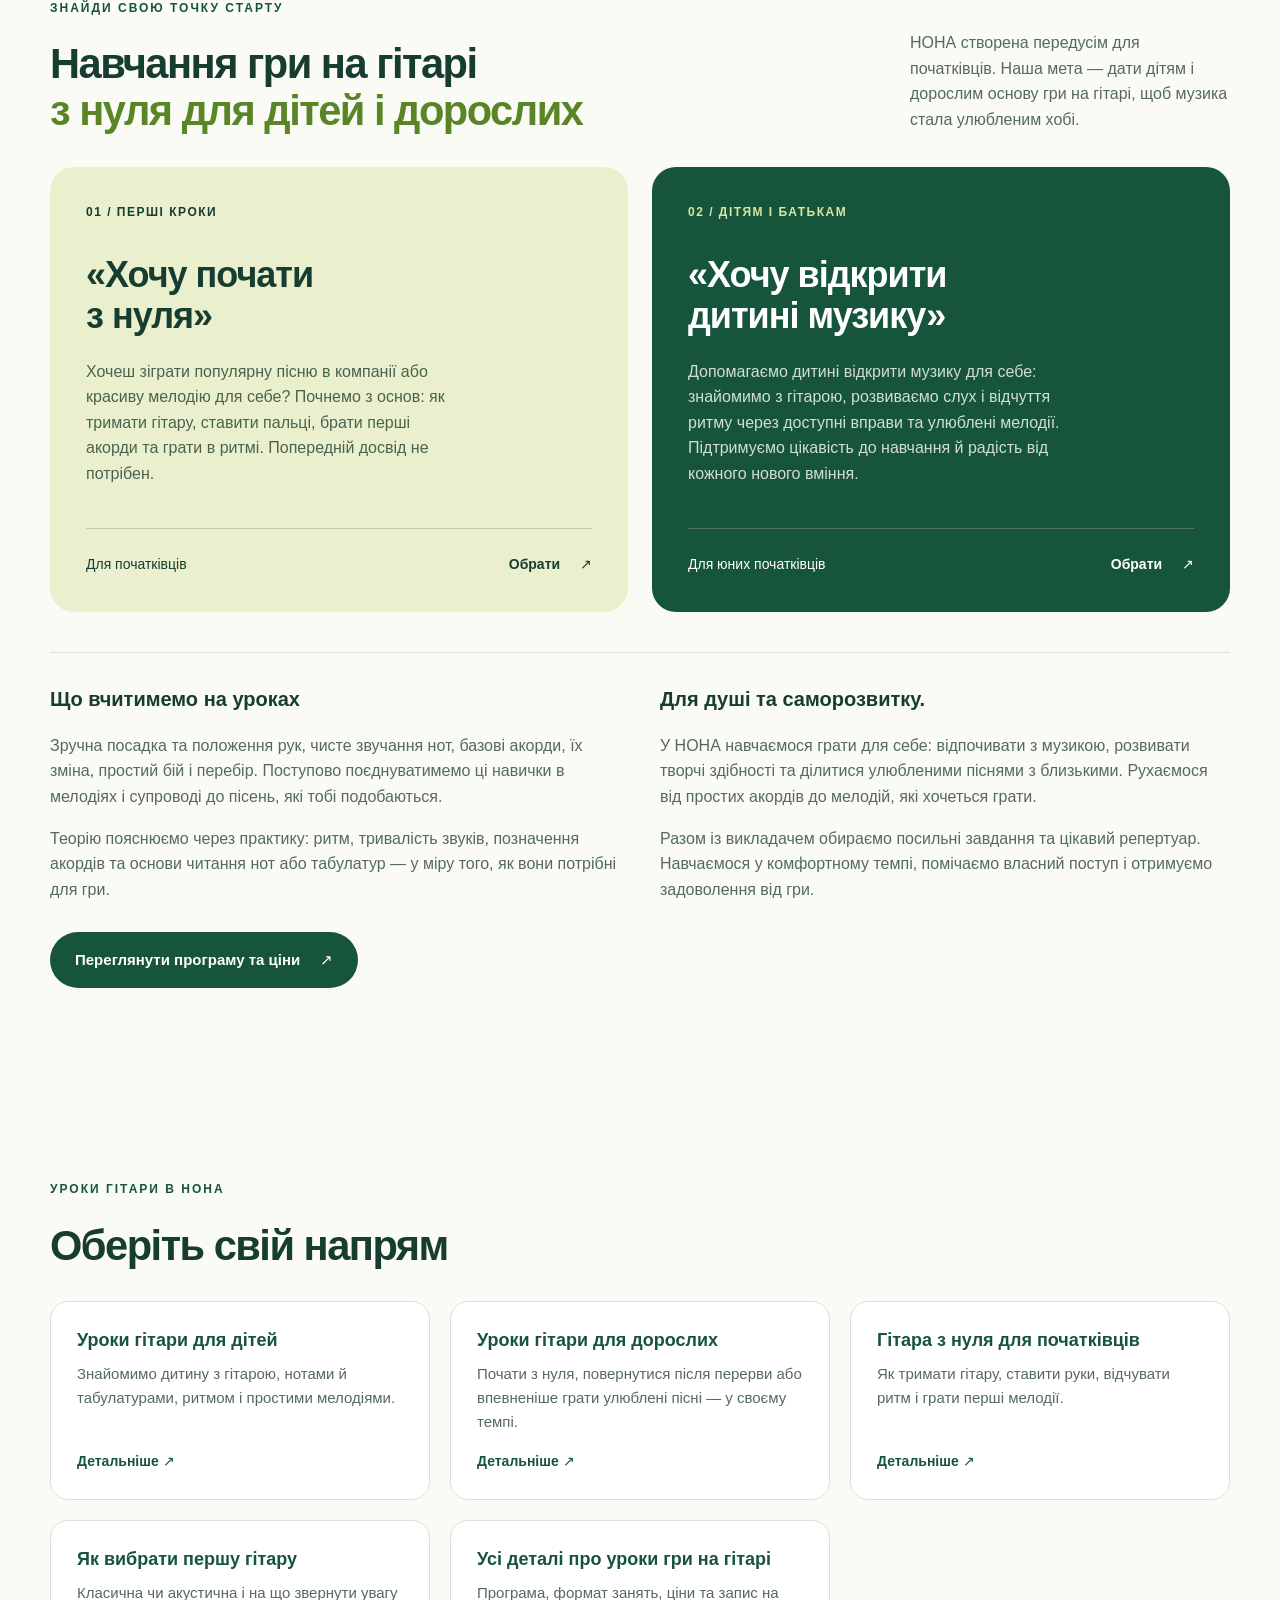
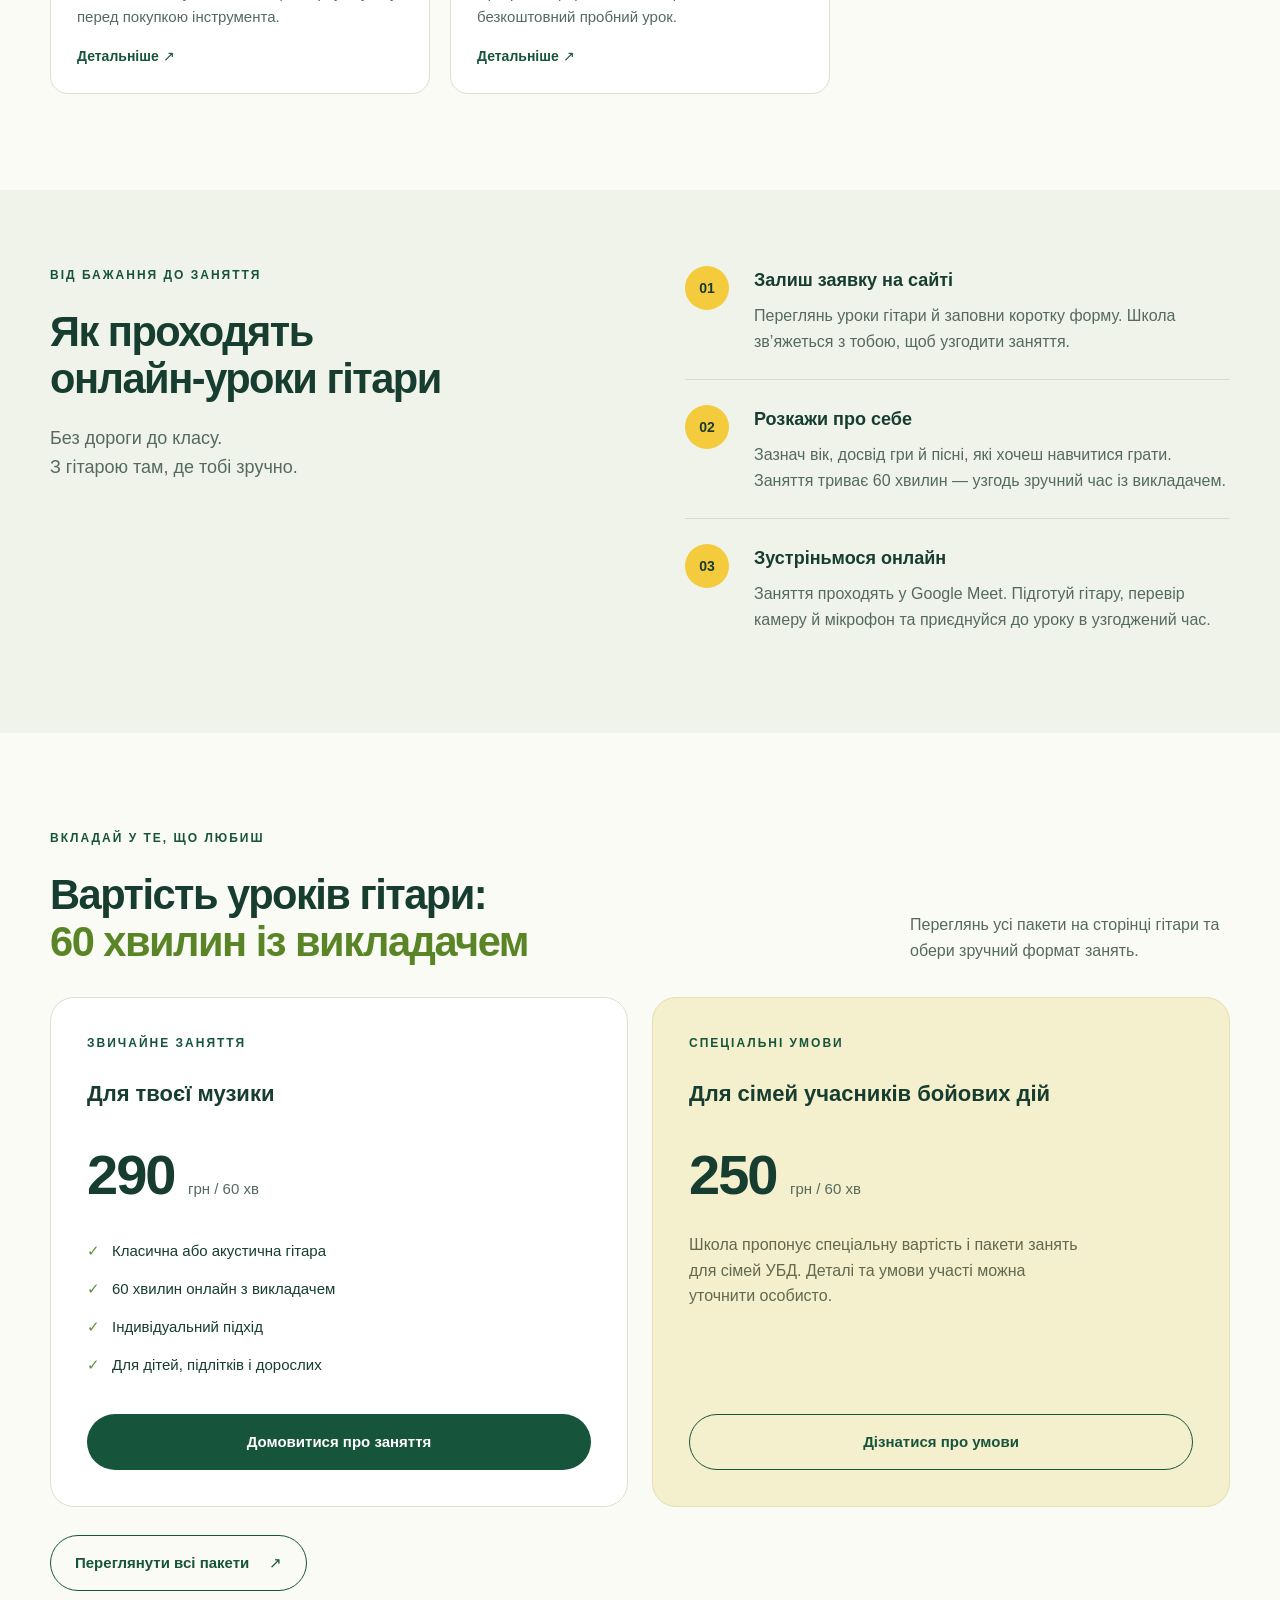
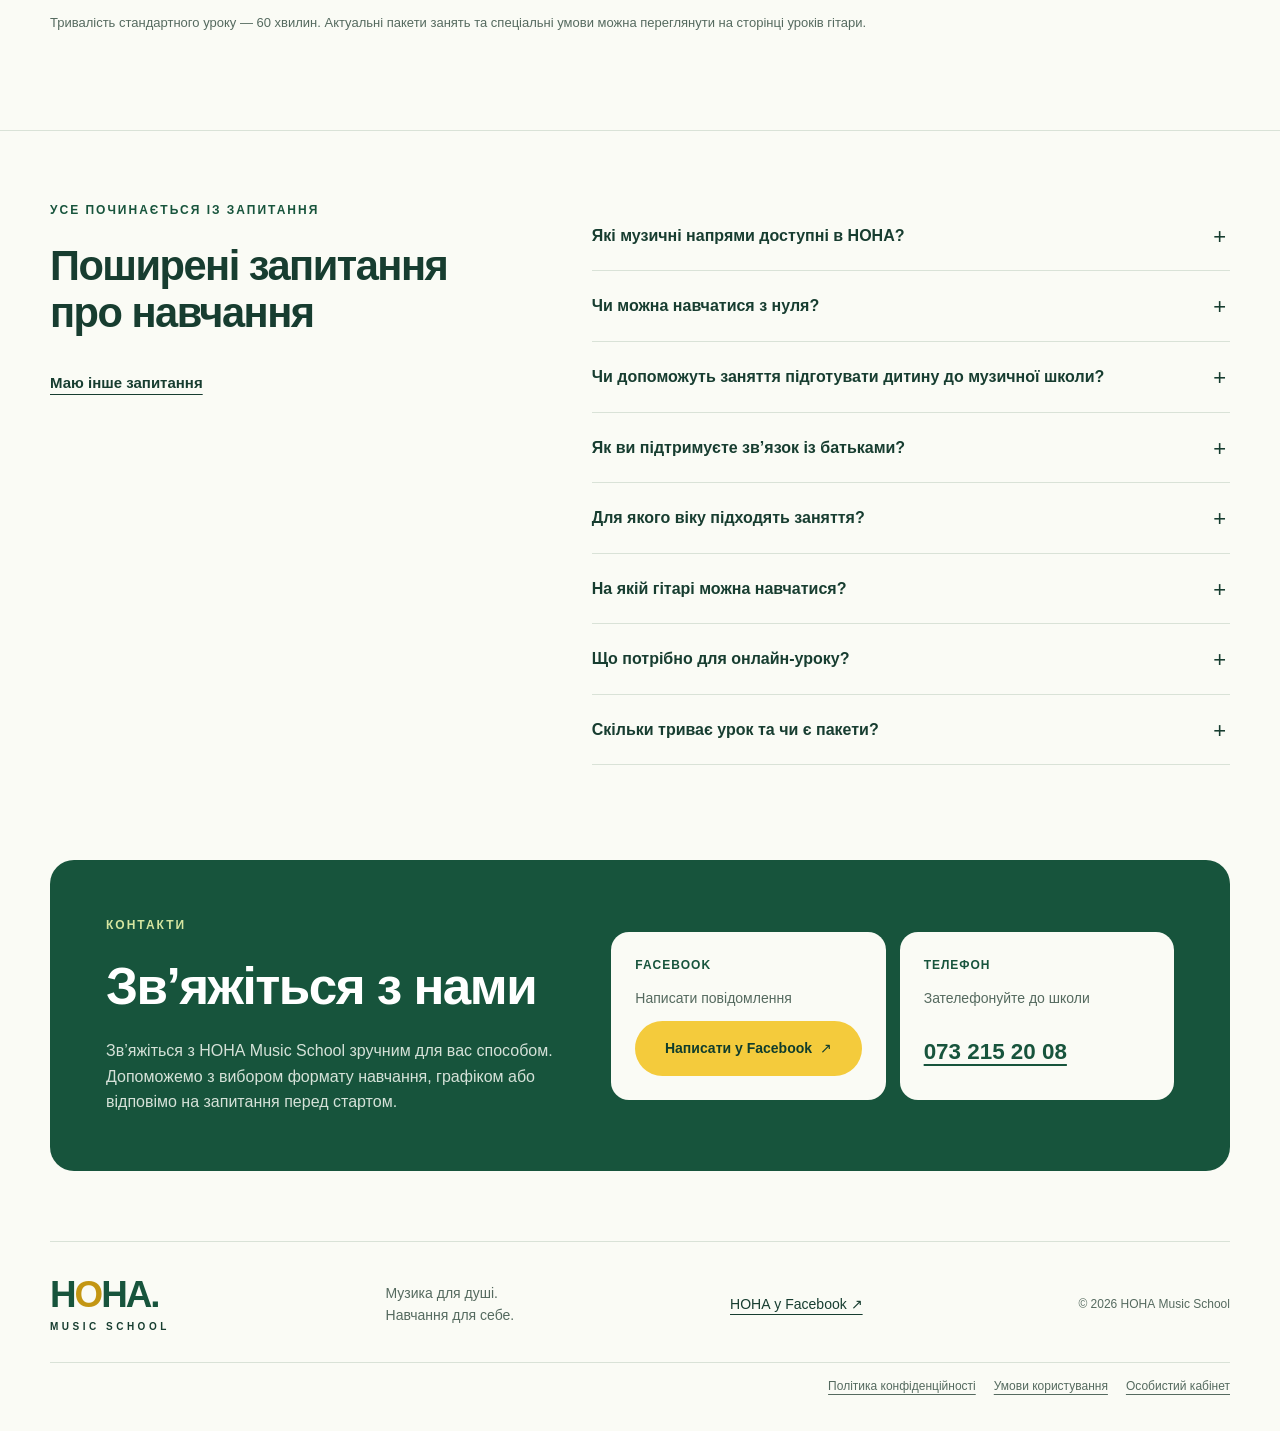
==== commit 2e613fb5: "SEO: separate home and /guitar/ intents, add direction links - Home: new title/description/og, "Обер" ====
--- a/index.html
+++ b/index.html
@@ -14,10 +14,10 @@
     <meta name="theme-color" content="#17543c" />
     <link rel="describedby" href="llms.txt" type="text/plain" />
     <link rel="canonical" href="https://nonaschool.com.ua/" />
-    <title>НОНА Music School — онлайн-музична школа | Уроки гітари онлайн</title>
+    <title>НОНА — онлайн-музична школа для дітей і дорослих</title>
     <meta
       name="description"
-      content="НОНА — онлайн-музична школа для душі та саморозвитку. Наш поточний напрям — уроки гітари онлайн у Google Meet. Гітара для початківців: дітей, підлітків і дорослих."
+      content="НОНА — онлайн-музична школа для душі та саморозвитку. Зараз навчаємо гри на гітарі в Google Meet: діти, підлітки й дорослі, з нуля."
     />
     <meta property="og:type" content="website" />
     <meta property="og:locale" content="uk_UA" />
@@ -34,11 +34,11 @@
     <meta name="robots" content="max-image-preview:large" />
     <meta
       property="og:title"
-      content="НОНА Music School — онлайн-музична школа | Уроки гітари онлайн"
+      content="НОНА — онлайн-музична школа для дітей і дорослих"
     />
     <meta
       property="og:description"
-      content="НОНА — онлайн-музична школа для душі та саморозвитку. Наш поточний напрям — уроки гітари онлайн у Google Meet. Гітара для початківців: дітей, підлітків і дорослих."
+      content="НОНА — онлайн-музична школа для душі та саморозвитку. Зараз навчаємо гри на гітарі в Google Meet: діти, підлітки й дорослі, з нуля."
     />
     <link rel="icon" href="/assets/favicon.png" type="image/png" sizes="96x96" />
     <!-- Inline stylesheet avoids a render-blocking request. Keep in sync with styles.css. -->
@@ -982,6 +982,15 @@
 .learning-details p { color: var(--muted); }
 .learning-details p:last-child { margin-bottom: 0; }
 @media (max-width: 720px) { .learning-details { grid-template-columns: 1fr; gap: 28px; } }
+
+.direction-grid { display: grid; grid-template-columns: repeat(3, minmax(0, 1fr)); gap: 20px; margin: 0; padding: 0; list-style: none; }
+.direction-card { display: flex; flex-direction: column; gap: 10px; height: 100%; padding: 26px; border: 1px solid var(--line); border-radius: 18px; background: #fff; text-decoration: none; transition: border-color 0.18s, transform 0.18s; }
+.direction-card:hover { border-color: var(--green); transform: translateY(-2px); }
+.direction-card h3 { margin: 0; color: var(--green); font-size: 1.125rem; line-height: 1.35; }
+.direction-card p { margin: 0; color: var(--muted); font-size: 0.9375rem; }
+.direction-more { margin-top: auto; padding-top: 6px; color: var(--green); font-size: 0.875rem; font-weight: 700; }
+@media (max-width: 1000px) { .direction-grid { grid-template-columns: repeat(2, minmax(0, 1fr)); } }
+@media (max-width: 720px) { .direction-grid { grid-template-columns: 1fr; gap: 14px; } .direction-card { padding: 22px; } }
 
     </style>
     <script src="script.js?v=6" defer></script>
@@ -1279,6 +1288,51 @@
         </div>
         <a class="button learning-more" href="/guitar/">Переглянути програму та ціни <span aria-hidden="true">↗</span></a>
       </section>
+      <section class="section wrap" id="guitar-directions" aria-labelledby="guitar-directions-title">
+        <div class="section-head">
+          <div>
+            <p class="eyebrow">УРОКИ ГІТАРИ В НОНА</p>
+            <h2 id="guitar-directions-title">Оберіть свій напрям</h2>
+          </div>
+        </div>
+        <ul class="direction-grid">
+          <li>
+            <a class="direction-card" href="/guitar/kids/">
+              <h3>Уроки гітари для дітей</h3>
+              <p>Знайомимо дитину з гітарою, нотами й табулатурами, ритмом і простими мелодіями.</p>
+              <span class="direction-more" aria-hidden="true">Детальніше ↗</span>
+            </a>
+          </li>
+          <li>
+            <a class="direction-card" href="/guitar/adults/">
+              <h3>Уроки гітари для дорослих</h3>
+              <p>Почати з нуля, повернутися після перерви або впевненіше грати улюблені пісні — у своєму темпі.</p>
+              <span class="direction-more" aria-hidden="true">Детальніше ↗</span>
+            </a>
+          </li>
+          <li>
+            <a class="direction-card" href="/guitar/beginners/">
+              <h3>Гітара з нуля для початківців</h3>
+              <p>Як тримати гітару, ставити руки, відчувати ритм і грати перші мелодії.</p>
+              <span class="direction-more" aria-hidden="true">Детальніше ↗</span>
+            </a>
+          </li>
+          <li>
+            <a class="direction-card" href="/guitar/first-guitar/">
+              <h3>Як вибрати першу гітару</h3>
+              <p>Класична чи акустична і на що звернути увагу перед покупкою інструмента.</p>
+              <span class="direction-more" aria-hidden="true">Детальніше ↗</span>
+            </a>
+          </li>
+          <li>
+            <a class="direction-card" href="/guitar/">
+              <h3>Усі деталі про уроки гри на гітарі</h3>
+              <p>Програма, формат занять, ціни та запис на безкоштовний пробний урок.</p>
+              <span class="direction-more" aria-hidden="true">Детальніше ↗</span>
+            </a>
+          </li>
+        </ul>
+      </section>
       <section class="how-section" id="how" aria-labelledby="how-title">
         <div class="wrap how-layout">
           <div>
